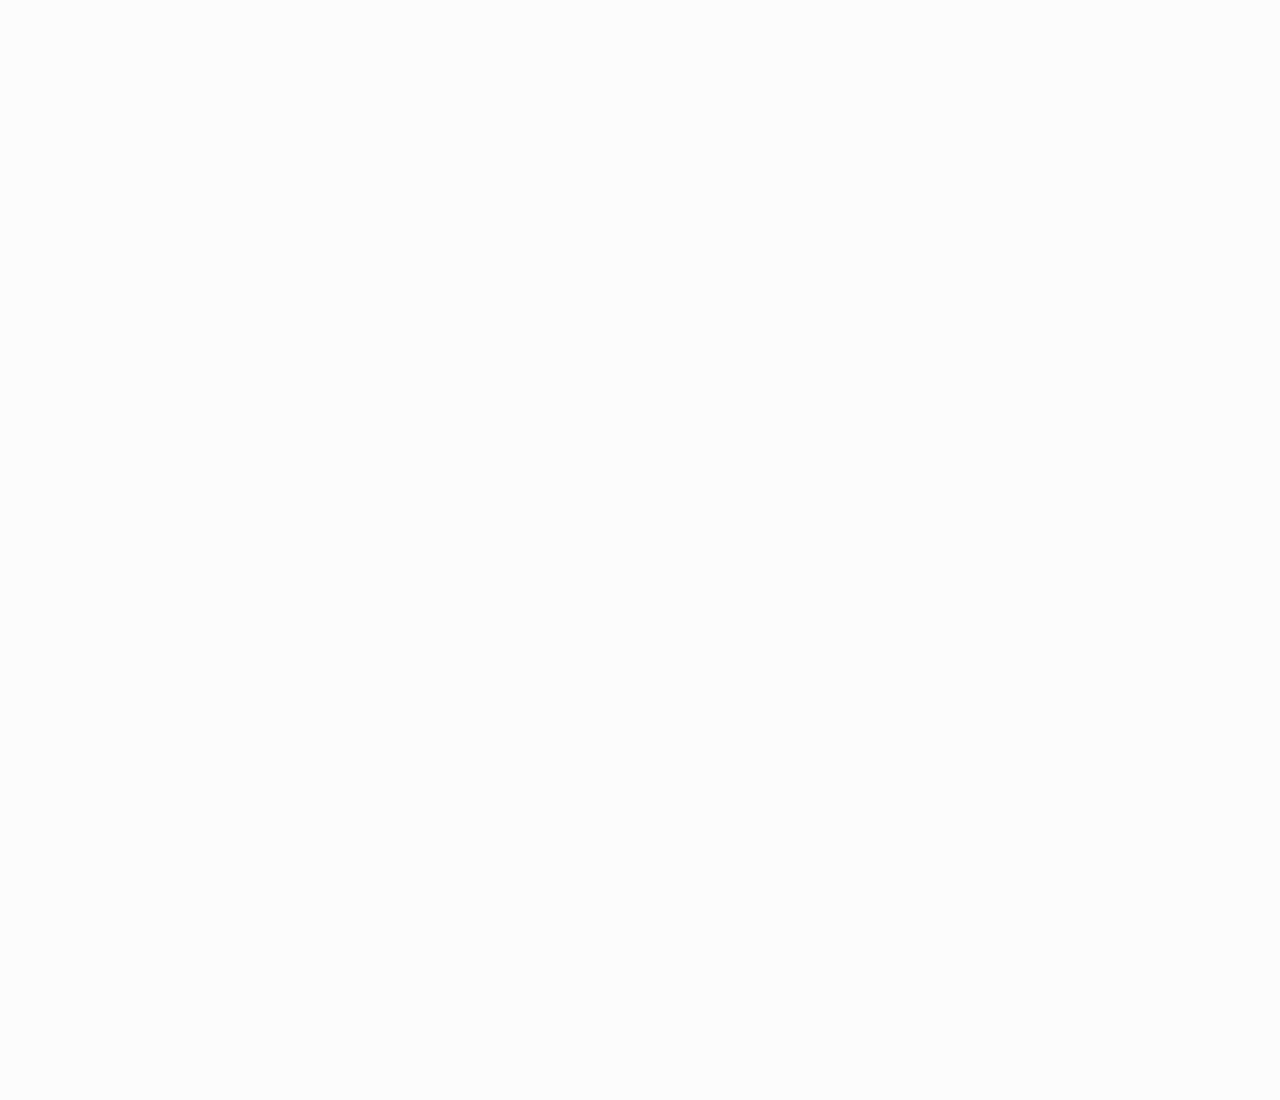
==== about.html @ 091f2dda "redesigned portfolio" ====
<!DOCTYPE html>
<html lang="en" dir="ltr">
  <head>
    <meta charset="utf-8">
    <meta name="viewport" content="width=device-width, initial-scale=1.0">
    <title>Benjamin Siev | About Me</title>
    <link rel="stylesheet" href="css/about.css">
    <link href="https://fonts.googleapis.com/css?family=Montserrat:400,700" rel="stylesheet">
    <link rel="stylesheet" href="css/animsition.min.css">
  </head>
  <body>
    <div class='animsition'>
      <div class="nameDiv">
        <h1>Benjamin Siev</h1>
        <h2>About Me</h2>
      </div>

      <div class="tagline">
        <p>Hi! I'm Ben, if didn't know by now.</p>
      </div>

      <div class='text'>
        <p>I'm currently an <b>Interactive Media Design</b> student at UW Bothell, and focusing on building my skills as well as learning new ones. I am well versed in <span class="highlight">web design</span> and <span class="highlight">technical writing.</p>
        <p>Seeing just how far reaching and deeply entrenched design is in out lives is what inspired me to pursue it, I enjoy always learning more about the field of design, especially finding new ways to view familiar topics.</p>
        <p>When I'm not doing anything too productive I like to relax by playing games or subjecting my cat to my guitar playing.</p>
      </div>

      <div class="footer">
          <div>
            <h4>Email</h4>
            <a href="mailto:benjaminsiev@gmail.com"><span class='smallCaps'>benjaminsiev@gmail.com</span></a>
          </div>

          <div>
            <h4>LinkedIn</h4>
            <a href="https://www.linkedin.com/in/benjamin-siev"><span class='smallCaps'>/in/benjamin-siev</span></a>
          </div>
      </div>

    <div>
  </body>
  <script src='js/jquery-3.3.1.min.js'></script>
  <script src='js/animsition.min.js'></script>
  <script src='js/index.js'></script>
</html>
---- css/about.css ----
* {
  font-family: 'Montserrat', sans-serif;
}

body {
  background-color: #fcfcfc;
  transition: background-image 0.2s ease;
}

p {
  line-height: 1.6;
}

.nameDiv {
  display: inline-block;
  margin-left: 20vw;
  margin-top: 5vh;
}

.nameDiv h1 {
  font-size: 3.5em;
}

.nameDiv h2 {
  font-size: 1.75em;
  float: right;
}

.nameDiv h1, h2 {
  margin: 0.25em 0em;
}

.nameDiv a {
  float: right;
}

.tagline {
  font-size: 1.75em;
  width: 75%;
  margin: 13vh auto;
}

.text {
  font-size: 1.25em;
  width: 75%;
  margin: 10vh auto;
}

a {
  font-weight: bold;
  color: #9A2EFF;
  background-image: -webkit-linear-gradient(left, #9A2EFF 0%, #9A2EFF 100%);
  border-bottom: 3px solid #9A2EFF;
  transition: all 0.2s;
  background-size: 100% 0;
  background-position: 0 100%;
  background-repeat: no-repeat;
  text-decoration: none;
}

a:hover {
  color: #fcfcfc;
  background-size: 100% 100%;
}

.footer {
  display: flex;
  justify-content: center;
}

.footer div {
  display: inline-block;
  margin: 0 2em;
}

.footer div a {
  font-size: 1.25em;
}

.smallCaps {
  font-variant: small-caps;
}

.highlight {
  color: #9A2EFF;
}

@media screen and (max-width: 39.9375em) {
  html {
    font-size: 16px;
  }

  .nameDiv {
    margin: 5vw;
  }

  .nameDiv h2, .nameDiv a {
    float: none;
  }

  .tagline {
    width: 90%;
    margin: 10vw auto;
  }
}

@media screen and (min-width: 40em) {
  html {
    font-size: 18px;
  }
}

@media screen and (min-width: 64em) {
  html {
    font-size: 20px;
  }
}
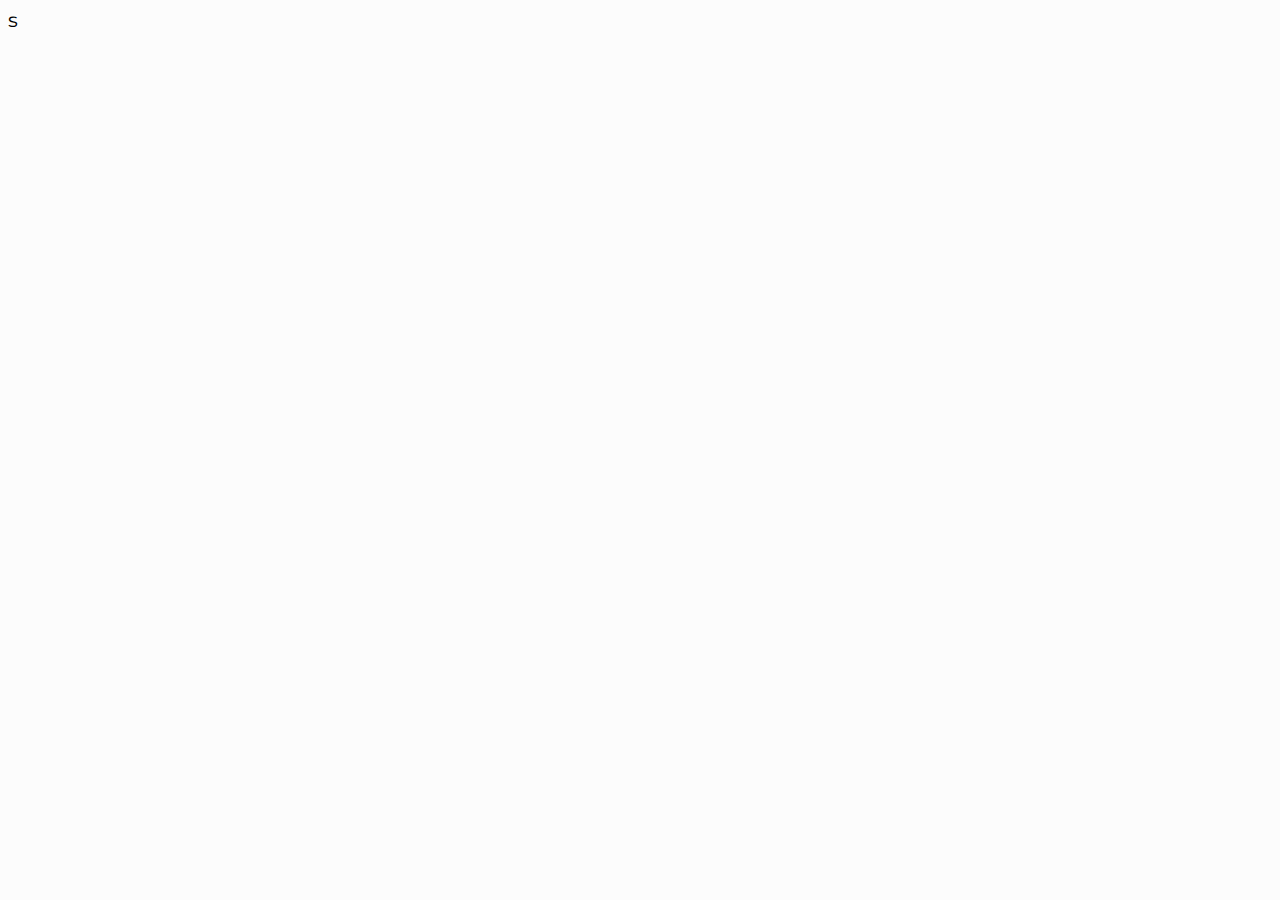
==== commit 50208ffd: "added nav menu, added responsive menu for mobile" ====
--- a/about.html
+++ b/about.html
@@ -4,12 +4,21 @@
     <meta charset="utf-8">
     <meta name="viewport" content="width=device-width, initial-scale=1.0">
     <title>Benjamin Siev | About Me</title>
-    <link rel="stylesheet" href="css/about.css">
+    <link rel="stylesheet" href="css/animsition.min.css">
     <link href="https://fonts.googleapis.com/css?family=Montserrat:400,700" rel="stylesheet">
-    <link rel="stylesheet" href="css/animsition.min.css">
+    <link rel="stylesheet" href="css/index.css">
+    <link rel="stylesheet" href="css/fontawesome/fontawesome-all.min.css">s
   </head>
   <body>
     <div class='animsition'>
+      <div id='navbar' class='nav'>
+        <a href="javascript:void(0);" class="icon" onclick="showNav()">
+          <i class="fa fa-bars fa-lg"></i>
+        </a>
+        <a href="http://benjaminsiev.me/">Home</a>
+        <a href="http://benjaminsiev.me/about.html">About</a>
+      </div>
+
       <div class="nameDiv">
         <h1>Benjamin Siev</h1>
         <h2>About Me</h2>
--- a/css/index.css
+++ b/css/index.css
@@ -0,0 +1,156 @@
+* {
+  font-family: 'Montserrat', sans-serif;
+}
+
+body {
+  background-color: #fcfcfc;
+  transition: background-image 0.2s ease;
+}
+
+p {
+  line-height: 1.6;
+}
+
+.nav {
+  margin: 0;
+  padding: 0;
+  width: 5%;
+  position: fixed;
+}
+
+.nav a {
+  display: block;
+  padding: 0.5em;
+  border: none;
+  color: #999999;
+  background-image: none;
+  text-decoration: none;
+}
+
+.nav a:hover {
+  color: #636363
+}
+
+.nav .icon {
+  display: none;
+}
+
+.nameDiv {
+  display: inline-block;
+  margin-left: 20vw;
+  margin-top: 5vh;
+}
+
+.nameDiv h1 {
+  font-size: 3.5em;
+}
+
+.nameDiv h2 {
+  font-size: 1.75em;
+  float: right;
+}
+
+.nameDiv h1, h2 {
+  margin: 0.25em 0em;
+}
+
+.nameDiv a {
+  float: right;
+}
+
+.portfolio {
+  font-size: 1.75em;
+  width: 75%;
+  margin: 13vh auto;
+}
+
+a {
+  font-weight: bold;
+  color: #9A2EFF;
+  background-image: -webkit-linear-gradient(left, #9A2EFF 0%, #9A2EFF 100%);
+  border-bottom: 3px solid #9A2EFF;
+  transition: all 0.2s;
+  background-size: 100% 0;
+  background-position: 0 100%;
+  background-repeat: no-repeat;
+  text-decoration: none;
+}
+
+a:hover {
+  color: #fcfcfc;
+  background-size: 100% 100%;
+}
+
+.caption {
+  font-size: 1.75em;
+  margin: auto 2em;
+}
+
+.footer {
+  display: flex;
+  justify-content: center;
+}
+
+.footer div {
+  display: inline-block;
+  margin: 0 2em;
+}
+
+.footer div a {
+  font-size: 1.25em;
+}
+
+.smallCaps {
+  font-variant: small-caps;
+}
+
+@media screen and (max-width: 39.9375em) {
+  html {
+    font-size: 16px;
+  }
+
+  .nameDiv {
+    margin: 5vw;
+  }
+
+  .nameDiv h2, .nameDiv a {
+    float: none;
+  }
+
+  .portfolio {
+    width: 90%;
+    margin: 10vw auto;
+  }
+
+  .nav a:not(:first-child) {
+    display: none;
+  }
+
+  .nav a.icon {
+    display: block;
+  }
+}
+
+@media screen and (max-width: 39.9375em) {
+  .nav.responsive {
+    position: relative;
+  }
+
+  .nav.responsive a {
+    display: block;
+    text-align: left;
+  }
+}
+
+@media screen and (min-width: 40em) {
+  html {
+    font-size: 18px;
+  }
+
+}
+
+@media screen and (min-width: 64em) {
+  html {
+    font-size: 20px;
+  }
+}
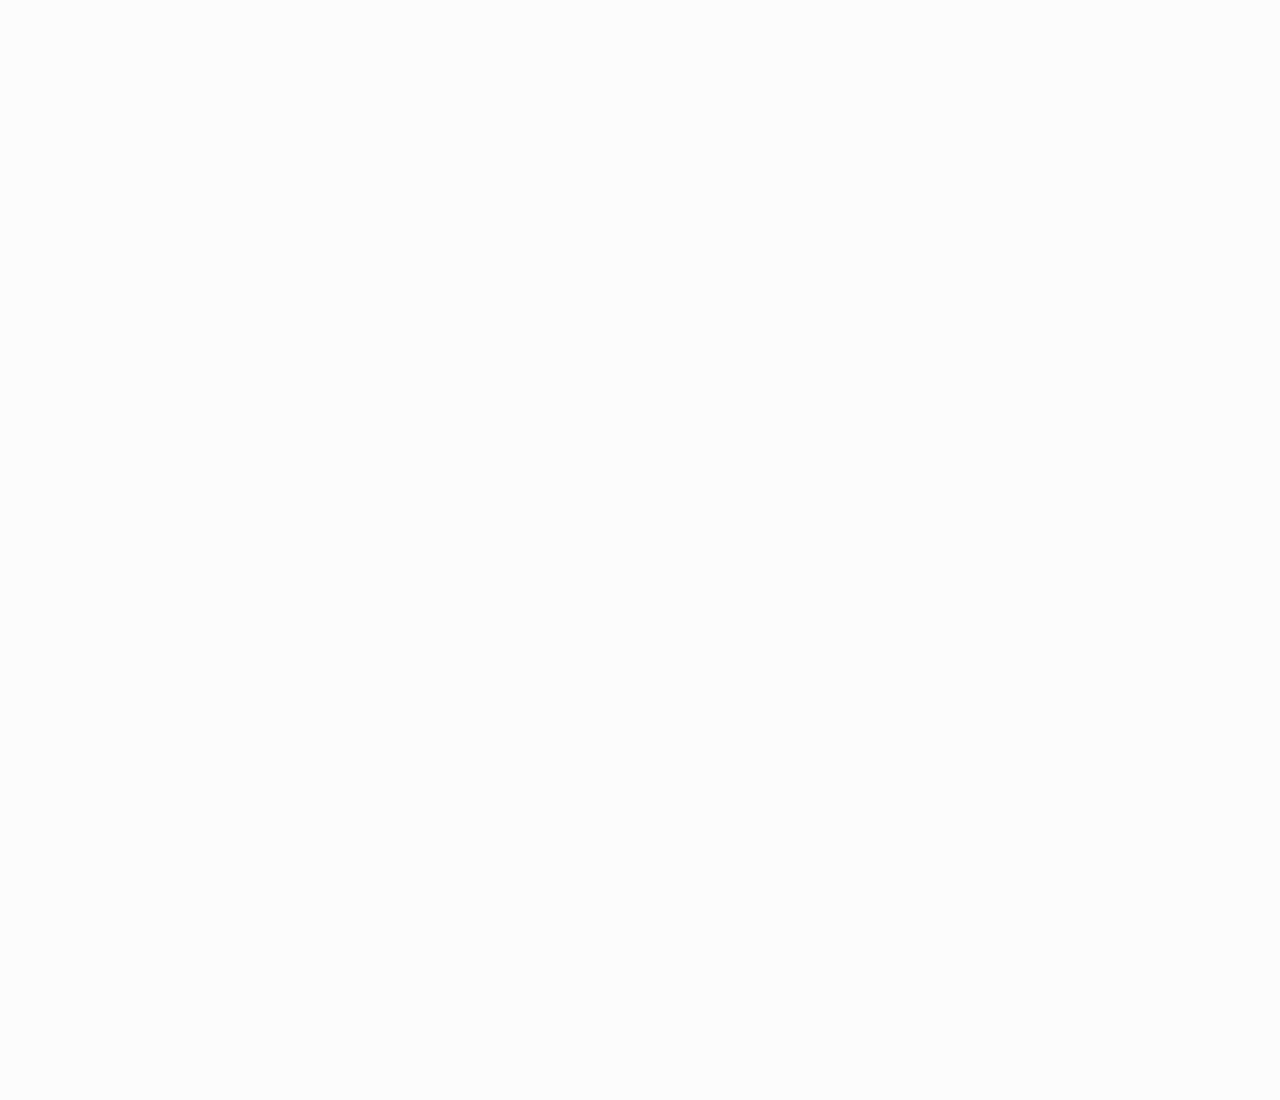
==== commit b42f537e: "fixed css references" ====
--- a/about.html
+++ b/about.html
@@ -6,8 +6,8 @@
     <title>Benjamin Siev | About Me</title>
     <link rel="stylesheet" href="css/animsition.min.css">
     <link href="https://fonts.googleapis.com/css?family=Montserrat:400,700" rel="stylesheet">
-    <link rel="stylesheet" href="css/index.css">
-    <link rel="stylesheet" href="css/fontawesome/fontawesome-all.min.css">s
+    <link rel="stylesheet" href="css/about.css">
+    <link rel="stylesheet" href="css/fontawesome/fontawesome-all.min.css">
   </head>
   <body>
     <div class='animsition'>
--- a/css/about.css
+++ b/css/about.css
@@ -0,0 +1,160 @@
+* {
+  font-family: 'Montserrat', sans-serif;
+}
+
+body {
+  background-color: #fcfcfc;
+  transition: background-image 0.2s ease;
+}
+
+p {
+  line-height: 1.6;
+}
+
+.nav {
+  margin: 0;
+  padding: 0;
+  width: 5%;
+  position: fixed;
+}
+
+.nav a {
+  display: block;
+  padding: 0.5em;
+  border: none;
+  color: #999999;
+  background-image: none;
+  text-decoration: none;
+}
+
+.nav a:hover {
+  color: #636363
+}
+
+.nav .icon {
+  display: none;
+}
+
+.nameDiv {
+  display: inline-block;
+  margin-left: 20vw;
+  margin-top: 5vh;
+}
+
+.nameDiv h1 {
+  font-size: 3.5em;
+}
+
+.nameDiv h2 {
+  font-size: 1.75em;
+  float: right;
+}
+
+.nameDiv h1, h2 {
+  margin: 0.25em 0em;
+}
+
+.nameDiv a {
+  float: right;
+}
+
+.tagline {
+  font-size: 1.75em;
+  width: 75%;
+  margin: 13vh auto;
+}
+
+.text {
+  font-size: 1.25em;
+  width: 75%;
+  margin: 10vh auto;
+}
+
+a {
+  font-weight: bold;
+  color: #9A2EFF;
+  background-image: -webkit-linear-gradient(left, #9A2EFF 0%, #9A2EFF 100%);
+  border-bottom: 3px solid #9A2EFF;
+  transition: all 0.2s;
+  background-size: 100% 0;
+  background-position: 0 100%;
+  background-repeat: no-repeat;
+  text-decoration: none;
+}
+
+a:hover {
+  color: #fcfcfc;
+  background-size: 100% 100%;
+}
+
+.footer {
+  display: flex;
+  justify-content: center;
+}
+
+.footer div {
+  display: inline-block;
+  margin: 0 2em;
+}
+
+.footer div a {
+  font-size: 1.25em;
+}
+
+.smallCaps {
+  font-variant: small-caps;
+}
+
+.highlight {
+  color: #9A2EFF;
+}
+
+@media screen and (max-width: 39.9375em) {
+  html {
+    font-size: 16px;
+  }
+
+  .nameDiv {
+    margin: 5vw;
+  }
+
+  .nameDiv h2, .nameDiv a {
+    float: none;
+  }
+
+  .tagline {
+    width: 90%;
+    margin: 10vw auto;
+  }
+
+  .nav a:not(:first-child) {
+    display: none;
+  }
+
+  .nav a.icon {
+    display: block;
+  }
+}
+
+@media screen and (max-width: 39.9375em) {
+  .nav.responsive {
+    position: relative;
+  }
+
+  .nav.responsive a {
+    display: block;
+    text-align: left;
+  }
+}
+
+@media screen and (min-width: 40em) {
+  html {
+    font-size: 18px;
+  }
+}
+
+@media screen and (min-width: 64em) {
+  html {
+    font-size: 20px;
+  }
+}
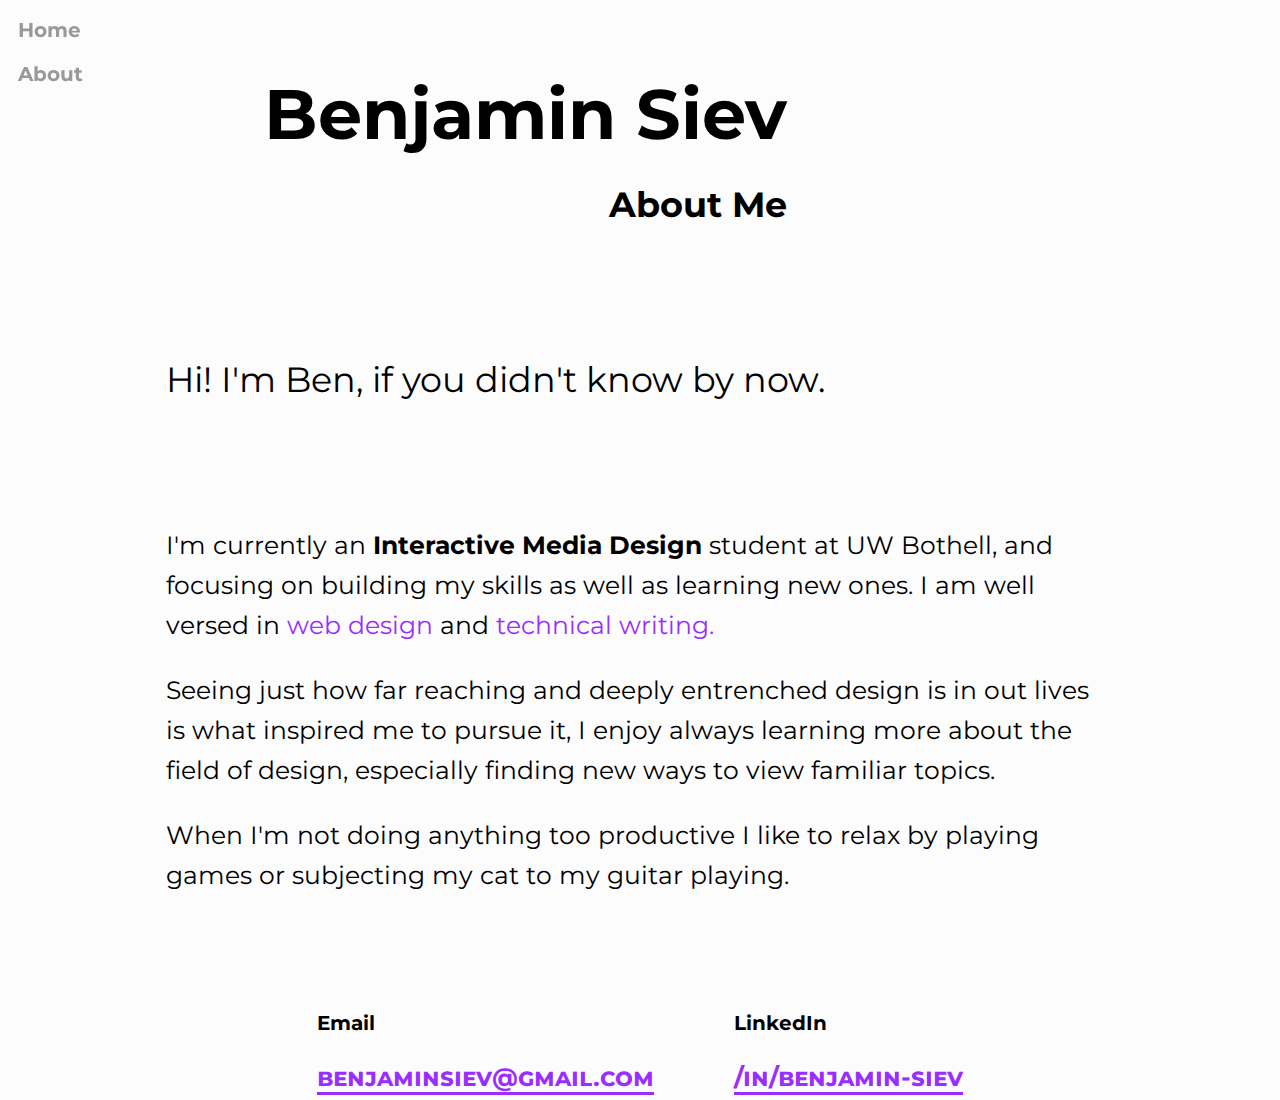
==== commit 496d6a53: "took out animsition to prevent infinite load times" ====
--- a/about.html
+++ b/about.html
@@ -4,13 +4,11 @@
     <meta charset="utf-8">
     <meta name="viewport" content="width=device-width, initial-scale=1.0">
     <title>Benjamin Siev | About Me</title>
-    <link rel="stylesheet" href="css/animsition.min.css">
     <link href="https://fonts.googleapis.com/css?family=Montserrat:400,700" rel="stylesheet">
     <link rel="stylesheet" href="css/about.css">
     <link rel="stylesheet" href="css/fontawesome/fontawesome-all.min.css">
   </head>
   <body>
-    <div class='animsition'>
       <div id='navbar' class='nav'>
         <a href="javascript:void(0);" class="icon" onclick="showNav()">
           <i class="fa fa-bars fa-lg"></i>
@@ -25,7 +23,7 @@
       </div>
 
       <div class="tagline">
-        <p>Hi! I'm Ben, if didn't know by now.</p>
+        <p>Hi! I'm Ben, if you didn't know by now.</p>
       </div>
 
       <div class='text'>
@@ -45,10 +43,7 @@
             <a href="https://www.linkedin.com/in/benjamin-siev"><span class='smallCaps'>/in/benjamin-siev</span></a>
           </div>
       </div>
-
-    <div>
   </body>
   <script src='js/jquery-3.3.1.min.js'></script>
-  <script src='js/animsition.min.js'></script>
   <script src='js/index.js'></script>
 </html>
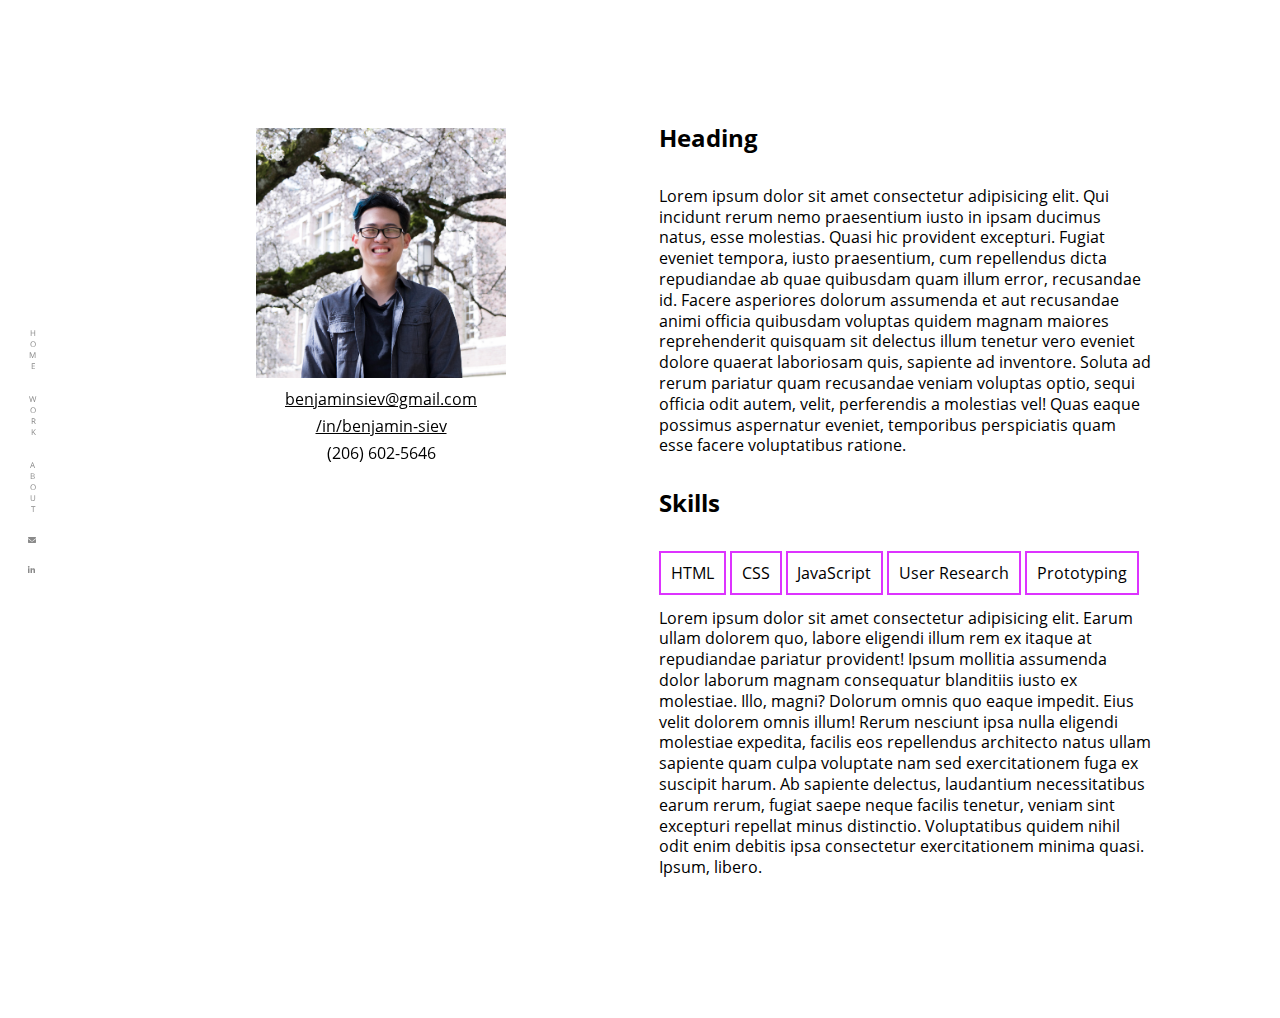
==== commit 8a01b8af: "new portfolio" ====
--- a/about.html
+++ b/about.html
@@ -1,49 +1,58 @@
 <!DOCTYPE html>
-<html lang="en" dir="ltr">
-  <head>
-    <meta charset="utf-8">
-    <meta name="viewport" content="width=device-width, initial-scale=1.0">
-    <title>Benjamin Siev | About Me</title>
-    <link href="https://fonts.googleapis.com/css?family=Montserrat:400,700" rel="stylesheet">
-    <link rel="stylesheet" href="css/about.css">
-    <link rel="stylesheet" href="css/fontawesome/fontawesome-all.min.css">
-  </head>
-  <body>
-      <div id='navbar' class='nav'>
-        <a href="javascript:void(0);" class="icon" onclick="showNav()">
-          <i class="fa fa-bars fa-lg"></i>
-        </a>
-        <a href="http://benjaminsiev.me/">Home</a>
-        <a href="http://benjaminsiev.me/about.html">About</a>
-      </div>
+    <head>
+        <meta charset="utf-8">
+        <meta http-equiv="X-UA-Compatible" content="IE=edge">
+        <title>Benjamin Siev</title>
+        <meta name="description" content="">
+        <meta name="viewport" content="width=device-width, initial-scale=1">
+        <link rel="stylesheet" href="css/reset.css">
+        <link rel="stylesheet" href="css/all.min.css">
+        <link rel="stylesheet" href="css/about.css">
+    </head>
 
-      <div class="nameDiv">
-        <h1>Benjamin Siev</h1>
-        <h2>About Me</h2>
-      </div>
+    <body>
+        <nav id="nav">
+            <a href="javascript:void(0)" class="closeButton" onclick="closeNav()">&#215;</a>
 
-      <div class="tagline">
-        <p>Hi! I'm Ben, if you didn't know by now.</p>
-      </div>
+            <div>
+                <div>
+                    <a href="#">Home</a>
+                    <a href="#">Work</a>
+                    <a href="#">About</a>
+                    <a href="mailto:benjaminsiev@gmail.com"><i class="fa fa-envelope"></i></a>
+                    <a href="https://www.linkedin.com/"><i class="fab fa-linkedin-in"></i></a>
+                </div>
+            </div>
+        </nav>
+    
+        <nav class="mobileNav">
+            <span onclick="openNav()">MENU</span>
+        </nav>
 
-      <div class='text'>
-        <p>I'm currently an <b>Interactive Media Design</b> student at UW Bothell, and focusing on building my skills as well as learning new ones. I am well versed in <span class="highlight">web design</span> and <span class="highlight">technical writing.</p>
-        <p>Seeing just how far reaching and deeply entrenched design is in out lives is what inspired me to pursue it, I enjoy always learning more about the field of design, especially finding new ways to view familiar topics.</p>
-        <p>When I'm not doing anything too productive I like to relax by playing games or subjecting my cat to my guitar playing.</p>
-      </div>
+        <section>
+            
+            <div class="imageBlock">
+                <img src="img/profilePic.jpg" alt="">
+                <a href="mailto:benjaminsiev@gmail.com">benjaminsiev@gmail.com</a>
+                <a href="https://www.linkedin.com/">/in/benjamin-siev</a>
+                <p>(206) 602-5646</p>
+            </div>
 
-      <div class="footer">
-          <div>
-            <h4>Email</h4>
-            <a href="mailto:benjaminsiev@gmail.com"><span class='smallCaps'>benjaminsiev@gmail.com</span></a>
-          </div>
-
-          <div>
-            <h4>LinkedIn</h4>
-            <a href="https://www.linkedin.com/in/benjamin-siev"><span class='smallCaps'>/in/benjamin-siev</span></a>
-          </div>
-      </div>
-  </body>
-  <script src='js/jquery-3.3.1.min.js'></script>
-  <script src='js/index.js'></script>
-</html>
+            <div class="selfDesc">
+                <h1>Heading</h1>
+                <p>Lorem ipsum dolor sit amet consectetur adipisicing elit. Qui incidunt rerum nemo praesentium iusto in ipsam ducimus natus, esse molestias. Quasi hic provident excepturi. Fugiat eveniet tempora, iusto praesentium, cum repellendus dicta repudiandae ab quae quibusdam quam illum error, recusandae id. Facere asperiores dolorum assumenda et aut recusandae animi officia quibusdam voluptas quidem magnam maiores reprehenderit quisquam sit delectus illum tenetur vero eveniet dolore quaerat laboriosam quis, sapiente ad inventore. Soluta ad rerum pariatur quam recusandae veniam voluptas optio, sequi officia odit autem, velit, perferendis a molestias vel! Quas eaque possimus aspernatur eveniet, temporibus perspiciatis quam esse facere voluptatibus ratione.</p>
+                <h1>Skills</h1>
+                <ul>
+                    <li>HTML</li>
+                    <li>CSS</li>
+                    <li>JavaScript</li>
+                    <li>User Research</li>
+                    <li>Prototyping</li>
+                </ul>
+                <p>Lorem ipsum dolor sit amet consectetur adipisicing elit. Earum ullam dolorem quo, labore eligendi illum rem ex itaque at repudiandae pariatur provident! Ipsum mollitia assumenda dolor laborum magnam consequatur blanditiis iusto ex molestiae. Illo, magni? Dolorum omnis quo eaque impedit. Eius velit dolorem omnis illum! Rerum nesciunt ipsa nulla eligendi molestiae expedita, facilis eos repellendus architecto natus ullam sapiente quam culpa voluptate nam sed exercitationem fuga ex suscipit harum. Ab sapiente delectus, laudantium necessitatibus earum rerum, fugiat saepe neque facilis tenetur, veniam sint excepturi repellat minus distinctio. Voluptatibus quidem nihil odit enim debitis ipsa consectetur exercitationem minima quasi. Ipsum, libero.</p>
+            </div>
+        </section>
+    </body>
+    <script src="https://ajax.googleapis.com/ajax/libs/jquery/3.3.1/jquery.min.js"></script>
+    <script src="js/index.js"></script>
+</html>--- a/css/all.min.css
+++ b/css/all.min.css
@@ -0,0 +1,5 @@
+/*!
+ * Font Awesome Free 5.8.1 by @fontawesome - https://fontawesome.com
+ * License - https://fontawesome.com/license/free (Icons: CC BY 4.0, Fonts: SIL OFL 1.1, Code: MIT License)
+ */
+.fa,.fab,.fal,.far,.fas{-moz-osx-font-smoothing:grayscale;-webkit-font-smoothing:antialiased;display:inline-block;font-style:normal;font-variant:normal;text-rendering:auto;line-height:1}.fa-lg{font-size:1.33333em;line-height:.75em;vertical-align:-.0667em}.fa-xs{font-size:.75em}.fa-sm{font-size:.875em}.fa-1x{font-size:1em}.fa-2x{font-size:2em}.fa-3x{font-size:3em}.fa-4x{font-size:4em}.fa-5x{font-size:5em}.fa-6x{font-size:6em}.fa-7x{font-size:7em}.fa-8x{font-size:8em}.fa-9x{font-size:9em}.fa-10x{font-size:10em}.fa-fw{text-align:center;width:1.25em}.fa-ul{list-style-type:none;margin-left:2.5em;padding-left:0}.fa-ul>li{position:relative}.fa-li{left:-2em;position:absolute;text-align:center;width:2em;line-height:inherit}.fa-border{border:.08em solid #eee;border-radius:.1em;padding:.2em .25em .15em}.fa-pull-left{float:left}.fa-pull-right{float:right}.fa.fa-pull-left,.fab.fa-pull-left,.fal.fa-pull-left,.far.fa-pull-left,.fas.fa-pull-left{margin-right:.3em}.fa.fa-pull-right,.fab.fa-pull-right,.fal.fa-pull-right,.far.fa-pull-right,.fas.fa-pull-right{margin-left:.3em}.fa-spin{animation:fa-spin 2s infinite linear}.fa-pulse{animation:fa-spin 1s infinite steps(8)}@keyframes fa-spin{0%{transform:rotate(0deg)}to{transform:rotate(1turn)}}.fa-rotate-90{-ms-filter:"progid:DXImageTransform.Microsoft.BasicImage(rotation=1)";transform:rotate(90deg)}.fa-rotate-180{-ms-filter:"progid:DXImageTransform.Microsoft.BasicImage(rotation=2)";transform:rotate(180deg)}.fa-rotate-270{-ms-filter:"progid:DXImageTransform.Microsoft.BasicImage(rotation=3)";transform:rotate(270deg)}.fa-flip-horizontal{-ms-filter:"progid:DXImageTransform.Microsoft.BasicImage(rotation=0, mirror=1)";transform:scaleX(-1)}.fa-flip-vertical{transform:scaleY(-1)}.fa-flip-both,.fa-flip-horizontal.fa-flip-vertical,.fa-flip-vertical{-ms-filter:"progid:DXImageTransform.Microsoft.BasicImage(rotation=2, mirror=1)"}.fa-flip-both,.fa-flip-horizontal.fa-flip-vertical{transform:scale(-1)}:root .fa-flip-both,:root .fa-flip-horizontal,:root .fa-flip-vertical,:root .fa-rotate-90,:root .fa-rotate-180,:root .fa-rotate-270{filter:none}.fa-stack{display:inline-block;height:2em;line-height:2em;position:relative;vertical-align:middle;width:2.5em}.fa-stack-1x,.fa-stack-2x{left:0;position:absolute;text-align:center;width:100%}.fa-stack-1x{line-height:inherit}.fa-stack-2x{font-size:2em}.fa-inverse{color:#fff}.fa-500px:before{content:"\f26e"}.fa-accessible-icon:before{content:"\f368"}.fa-accusoft:before{content:"\f369"}.fa-acquisitions-incorporated:before{content:"\f6af"}.fa-ad:before{content:"\f641"}.fa-address-book:before{content:"\f2b9"}.fa-address-card:before{content:"\f2bb"}.fa-adjust:before{content:"\f042"}.fa-adn:before{content:"\f170"}.fa-adobe:before{content:"\f778"}.fa-adversal:before{content:"\f36a"}.fa-affiliatetheme:before{content:"\f36b"}.fa-air-freshener:before{content:"\f5d0"}.fa-airbnb:before{content:"\f834"}.fa-algolia:before{content:"\f36c"}.fa-align-center:before{content:"\f037"}.fa-align-justify:before{content:"\f039"}.fa-align-left:before{content:"\f036"}.fa-align-right:before{content:"\f038"}.fa-alipay:before{content:"\f642"}.fa-allergies:before{content:"\f461"}.fa-amazon:before{content:"\f270"}.fa-amazon-pay:before{content:"\f42c"}.fa-ambulance:before{content:"\f0f9"}.fa-american-sign-language-interpreting:before{content:"\f2a3"}.fa-amilia:before{content:"\f36d"}.fa-anchor:before{content:"\f13d"}.fa-android:before{content:"\f17b"}.fa-angellist:before{content:"\f209"}.fa-angle-double-down:before{content:"\f103"}.fa-angle-double-left:before{content:"\f100"}.fa-angle-double-right:before{content:"\f101"}.fa-angle-double-up:before{content:"\f102"}.fa-angle-down:before{content:"\f107"}.fa-angle-left:before{content:"\f104"}.fa-angle-right:before{content:"\f105"}.fa-angle-up:before{content:"\f106"}.fa-angry:before{content:"\f556"}.fa-angrycreative:before{content:"\f36e"}.fa-angular:before{content:"\f420"}.fa-ankh:before{content:"\f644"}.fa-app-store:before{content:"\f36f"}.fa-app-store-ios:before{content:"\f370"}.fa-apper:before{content:"\f371"}.fa-apple:before{content:"\f179"}.fa-apple-alt:before{content:"\f5d1"}.fa-apple-pay:before{content:"\f415"}.fa-archive:before{content:"\f187"}.fa-archway:before{content:"\f557"}.fa-arrow-alt-circle-down:before{content:"\f358"}.fa-arrow-alt-circle-left:before{content:"\f359"}.fa-arrow-alt-circle-right:before{content:"\f35a"}.fa-arrow-alt-circle-up:before{content:"\f35b"}.fa-arrow-circle-down:before{content:"\f0ab"}.fa-arrow-circle-left:before{content:"\f0a8"}.fa-arrow-circle-right:before{content:"\f0a9"}.fa-arrow-circle-up:before{content:"\f0aa"}.fa-arrow-down:before{content:"\f063"}.fa-arrow-left:before{content:"\f060"}.fa-arrow-right:before{content:"\f061"}.fa-arrow-up:before{content:"\f062"}.fa-arrows-alt:before{content:"\f0b2"}.fa-arrows-alt-h:before{content:"\f337"}.fa-arrows-alt-v:before{content:"\f338"}.fa-artstation:before{content:"\f77a"}.fa-assistive-listening-systems:before{content:"\f2a2"}.fa-asterisk:before{content:"\f069"}.fa-asymmetrik:before{content:"\f372"}.fa-at:before{content:"\f1fa"}.fa-atlas:before{content:"\f558"}.fa-atlassian:before{content:"\f77b"}.fa-atom:before{content:"\f5d2"}.fa-audible:before{content:"\f373"}.fa-audio-description:before{content:"\f29e"}.fa-autoprefixer:before{content:"\f41c"}.fa-avianex:before{content:"\f374"}.fa-aviato:before{content:"\f421"}.fa-award:before{content:"\f559"}.fa-aws:before{content:"\f375"}.fa-baby:before{content:"\f77c"}.fa-baby-carriage:before{content:"\f77d"}.fa-backspace:before{content:"\f55a"}.fa-backward:before{content:"\f04a"}.fa-bacon:before{content:"\f7e5"}.fa-balance-scale:before{content:"\f24e"}.fa-ban:before{content:"\f05e"}.fa-band-aid:before{content:"\f462"}.fa-bandcamp:before{content:"\f2d5"}.fa-barcode:before{content:"\f02a"}.fa-bars:before{content:"\f0c9"}.fa-baseball-ball:before{content:"\f433"}.fa-basketball-ball:before{content:"\f434"}.fa-bath:before{content:"\f2cd"}.fa-battery-empty:before{content:"\f244"}.fa-battery-full:before{content:"\f240"}.fa-battery-half:before{content:"\f242"}.fa-battery-quarter:before{content:"\f243"}.fa-battery-three-quarters:before{content:"\f241"}.fa-battle-net:before{content:"\f835"}.fa-bed:before{content:"\f236"}.fa-beer:before{content:"\f0fc"}.fa-behance:before{content:"\f1b4"}.fa-behance-square:before{content:"\f1b5"}.fa-bell:before{content:"\f0f3"}.fa-bell-slash:before{content:"\f1f6"}.fa-bezier-curve:before{content:"\f55b"}.fa-bible:before{content:"\f647"}.fa-bicycle:before{content:"\f206"}.fa-bimobject:before{content:"\f378"}.fa-binoculars:before{content:"\f1e5"}.fa-biohazard:before{content:"\f780"}.fa-birthday-cake:before{content:"\f1fd"}.fa-bitbucket:before{content:"\f171"}.fa-bitcoin:before{content:"\f379"}.fa-bity:before{content:"\f37a"}.fa-black-tie:before{content:"\f27e"}.fa-blackberry:before{content:"\f37b"}.fa-blender:before{content:"\f517"}.fa-blender-phone:before{content:"\f6b6"}.fa-blind:before{content:"\f29d"}.fa-blog:before{content:"\f781"}.fa-blogger:before{content:"\f37c"}.fa-blogger-b:before{content:"\f37d"}.fa-bluetooth:before{content:"\f293"}.fa-bluetooth-b:before{content:"\f294"}.fa-bold:before{content:"\f032"}.fa-bolt:before{content:"\f0e7"}.fa-bomb:before{content:"\f1e2"}.fa-bone:before{content:"\f5d7"}.fa-bong:before{content:"\f55c"}.fa-book:before{content:"\f02d"}.fa-book-dead:before{content:"\f6b7"}.fa-book-medical:before{content:"\f7e6"}.fa-book-open:before{content:"\f518"}.fa-book-reader:before{content:"\f5da"}.fa-bookmark:before{content:"\f02e"}.fa-bootstrap:before{content:"\f836"}.fa-bowling-ball:before{content:"\f436"}.fa-box:before{content:"\f466"}.fa-box-open:before{content:"\f49e"}.fa-boxes:before{content:"\f468"}.fa-braille:before{content:"\f2a1"}.fa-brain:before{content:"\f5dc"}.fa-bread-slice:before{content:"\f7ec"}.fa-briefcase:before{content:"\f0b1"}.fa-briefcase-medical:before{content:"\f469"}.fa-broadcast-tower:before{content:"\f519"}.fa-broom:before{content:"\f51a"}.fa-brush:before{content:"\f55d"}.fa-btc:before{content:"\f15a"}.fa-buffer:before{content:"\f837"}.fa-bug:before{content:"\f188"}.fa-building:before{content:"\f1ad"}.fa-bullhorn:before{content:"\f0a1"}.fa-bullseye:before{content:"\f140"}.fa-burn:before{content:"\f46a"}.fa-buromobelexperte:before{content:"\f37f"}.fa-bus:before{content:"\f207"}.fa-bus-alt:before{content:"\f55e"}.fa-business-time:before{content:"\f64a"}.fa-buysellads:before{content:"\f20d"}.fa-calculator:before{content:"\f1ec"}.fa-calendar:before{content:"\f133"}.fa-calendar-alt:before{content:"\f073"}.fa-calendar-check:before{content:"\f274"}.fa-calendar-day:before{content:"\f783"}.fa-calendar-minus:before{content:"\f272"}.fa-calendar-plus:before{content:"\f271"}.fa-calendar-times:before{content:"\f273"}.fa-calendar-week:before{content:"\f784"}.fa-camera:before{content:"\f030"}.fa-camera-retro:before{content:"\f083"}.fa-campground:before{content:"\f6bb"}.fa-canadian-maple-leaf:before{content:"\f785"}.fa-candy-cane:before{content:"\f786"}.fa-cannabis:before{content:"\f55f"}.fa-capsules:before{content:"\f46b"}.fa-car:before{content:"\f1b9"}.fa-car-alt:before{content:"\f5de"}.fa-car-battery:before{content:"\f5df"}.fa-car-crash:before{content:"\f5e1"}.fa-car-side:before{content:"\f5e4"}.fa-caret-down:before{content:"\f0d7"}.fa-caret-left:before{content:"\f0d9"}.fa-caret-right:before{content:"\f0da"}.fa-caret-square-down:before{content:"\f150"}.fa-caret-square-left:before{content:"\f191"}.fa-caret-square-right:before{content:"\f152"}.fa-caret-square-up:before{content:"\f151"}.fa-caret-up:before{content:"\f0d8"}.fa-carrot:before{content:"\f787"}.fa-cart-arrow-down:before{content:"\f218"}.fa-cart-plus:before{content:"\f217"}.fa-cash-register:before{content:"\f788"}.fa-cat:before{content:"\f6be"}.fa-cc-amazon-pay:before{content:"\f42d"}.fa-cc-amex:before{content:"\f1f3"}.fa-cc-apple-pay:before{content:"\f416"}.fa-cc-diners-club:before{content:"\f24c"}.fa-cc-discover:before{content:"\f1f2"}.fa-cc-jcb:before{content:"\f24b"}.fa-cc-mastercard:before{content:"\f1f1"}.fa-cc-paypal:before{content:"\f1f4"}.fa-cc-stripe:before{content:"\f1f5"}.fa-cc-visa:before{content:"\f1f0"}.fa-centercode:before{content:"\f380"}.fa-centos:before{content:"\f789"}.fa-certificate:before{content:"\f0a3"}.fa-chair:before{content:"\f6c0"}.fa-chalkboard:before{content:"\f51b"}.fa-chalkboard-teacher:before{content:"\f51c"}.fa-charging-station:before{content:"\f5e7"}.fa-chart-area:before{content:"\f1fe"}.fa-chart-bar:before{content:"\f080"}.fa-chart-line:before{content:"\f201"}.fa-chart-pie:before{content:"\f200"}.fa-check:before{content:"\f00c"}.fa-check-circle:before{content:"\f058"}.fa-check-double:before{content:"\f560"}.fa-check-square:before{content:"\f14a"}.fa-cheese:before{content:"\f7ef"}.fa-chess:before{content:"\f439"}.fa-chess-bishop:before{content:"\f43a"}.fa-chess-board:before{content:"\f43c"}.fa-chess-king:before{content:"\f43f"}.fa-chess-knight:before{content:"\f441"}.fa-chess-pawn:before{content:"\f443"}.fa-chess-queen:before{content:"\f445"}.fa-chess-rook:before{content:"\f447"}.fa-chevron-circle-down:before{content:"\f13a"}.fa-chevron-circle-left:before{content:"\f137"}.fa-chevron-circle-right:before{content:"\f138"}.fa-chevron-circle-up:before{content:"\f139"}.fa-chevron-down:before{content:"\f078"}.fa-chevron-left:before{content:"\f053"}.fa-chevron-right:before{content:"\f054"}.fa-chevron-up:before{content:"\f077"}.fa-child:before{content:"\f1ae"}.fa-chrome:before{content:"\f268"}.fa-chromecast:before{content:"\f838"}.fa-church:before{content:"\f51d"}.fa-circle:before{content:"\f111"}.fa-circle-notch:before{content:"\f1ce"}.fa-city:before{content:"\f64f"}.fa-clinic-medical:before{content:"\f7f2"}.fa-clipboard:before{content:"\f328"}.fa-clipboard-check:before{content:"\f46c"}.fa-clipboard-list:before{content:"\f46d"}.fa-clock:before{content:"\f017"}.fa-clone:before{content:"\f24d"}.fa-closed-captioning:before{content:"\f20a"}.fa-cloud:before{content:"\f0c2"}.fa-cloud-download-alt:before{content:"\f381"}.fa-cloud-meatball:before{content:"\f73b"}.fa-cloud-moon:before{content:"\f6c3"}.fa-cloud-moon-rain:before{content:"\f73c"}.fa-cloud-rain:before{content:"\f73d"}.fa-cloud-showers-heavy:before{content:"\f740"}.fa-cloud-sun:before{content:"\f6c4"}.fa-cloud-sun-rain:before{content:"\f743"}.fa-cloud-upload-alt:before{content:"\f382"}.fa-cloudscale:before{content:"\f383"}.fa-cloudsmith:before{content:"\f384"}.fa-cloudversify:before{content:"\f385"}.fa-cocktail:before{content:"\f561"}.fa-code:before{content:"\f121"}.fa-code-branch:before{content:"\f126"}.fa-codepen:before{content:"\f1cb"}.fa-codiepie:before{content:"\f284"}.fa-coffee:before{content:"\f0f4"}.fa-cog:before{content:"\f013"}.fa-cogs:before{content:"\f085"}.fa-coins:before{content:"\f51e"}.fa-columns:before{content:"\f0db"}.fa-comment:before{content:"\f075"}.fa-comment-alt:before{content:"\f27a"}.fa-comment-dollar:before{content:"\f651"}.fa-comment-dots:before{content:"\f4ad"}.fa-comment-medical:before{content:"\f7f5"}.fa-comment-slash:before{content:"\f4b3"}.fa-comments:before{content:"\f086"}.fa-comments-dollar:before{content:"\f653"}.fa-compact-disc:before{content:"\f51f"}.fa-compass:before{content:"\f14e"}.fa-compress:before{content:"\f066"}.fa-compress-arrows-alt:before{content:"\f78c"}.fa-concierge-bell:before{content:"\f562"}.fa-confluence:before{content:"\f78d"}.fa-connectdevelop:before{content:"\f20e"}.fa-contao:before{content:"\f26d"}.fa-cookie:before{content:"\f563"}.fa-cookie-bite:before{content:"\f564"}.fa-copy:before{content:"\f0c5"}.fa-copyright:before{content:"\f1f9"}.fa-couch:before{content:"\f4b8"}.fa-cpanel:before{content:"\f388"}.fa-creative-commons:before{content:"\f25e"}.fa-creative-commons-by:before{content:"\f4e7"}.fa-creative-commons-nc:before{content:"\f4e8"}.fa-creative-commons-nc-eu:before{content:"\f4e9"}.fa-creative-commons-nc-jp:before{content:"\f4ea"}.fa-creative-commons-nd:before{content:"\f4eb"}.fa-creative-commons-pd:before{content:"\f4ec"}.fa-creative-commons-pd-alt:before{content:"\f4ed"}.fa-creative-commons-remix:before{content:"\f4ee"}.fa-creative-commons-sa:before{content:"\f4ef"}.fa-creative-commons-sampling:before{content:"\f4f0"}.fa-creative-commons-sampling-plus:before{content:"\f4f1"}.fa-creative-commons-share:before{content:"\f4f2"}.fa-creative-commons-zero:before{content:"\f4f3"}.fa-credit-card:before{content:"\f09d"}.fa-critical-role:before{content:"\f6c9"}.fa-crop:before{content:"\f125"}.fa-crop-alt:before{content:"\f565"}.fa-cross:before{content:"\f654"}.fa-crosshairs:before{content:"\f05b"}.fa-crow:before{content:"\f520"}.fa-crown:before{content:"\f521"}.fa-crutch:before{content:"\f7f7"}.fa-css3:before{content:"\f13c"}.fa-css3-alt:before{content:"\f38b"}.fa-cube:before{content:"\f1b2"}.fa-cubes:before{content:"\f1b3"}.fa-cut:before{content:"\f0c4"}.fa-cuttlefish:before{content:"\f38c"}.fa-d-and-d:before{content:"\f38d"}.fa-d-and-d-beyond:before{content:"\f6ca"}.fa-dashcube:before{content:"\f210"}.fa-database:before{content:"\f1c0"}.fa-deaf:before{content:"\f2a4"}.fa-delicious:before{content:"\f1a5"}.fa-democrat:before{content:"\f747"}.fa-deploydog:before{content:"\f38e"}.fa-deskpro:before{content:"\f38f"}.fa-desktop:before{content:"\f108"}.fa-dev:before{content:"\f6cc"}.fa-deviantart:before{content:"\f1bd"}.fa-dharmachakra:before{content:"\f655"}.fa-dhl:before{content:"\f790"}.fa-diagnoses:before{content:"\f470"}.fa-diaspora:before{content:"\f791"}.fa-dice:before{content:"\f522"}.fa-dice-d20:before{content:"\f6cf"}.fa-dice-d6:before{content:"\f6d1"}.fa-dice-five:before{content:"\f523"}.fa-dice-four:before{content:"\f524"}.fa-dice-one:before{content:"\f525"}.fa-dice-six:before{content:"\f526"}.fa-dice-three:before{content:"\f527"}.fa-dice-two:before{content:"\f528"}.fa-digg:before{content:"\f1a6"}.fa-digital-ocean:before{content:"\f391"}.fa-digital-tachograph:before{content:"\f566"}.fa-directions:before{content:"\f5eb"}.fa-discord:before{content:"\f392"}.fa-discourse:before{content:"\f393"}.fa-divide:before{content:"\f529"}.fa-dizzy:before{content:"\f567"}.fa-dna:before{content:"\f471"}.fa-dochub:before{content:"\f394"}.fa-docker:before{content:"\f395"}.fa-dog:before{content:"\f6d3"}.fa-dollar-sign:before{content:"\f155"}.fa-dolly:before{content:"\f472"}.fa-dolly-flatbed:before{content:"\f474"}.fa-donate:before{content:"\f4b9"}.fa-door-closed:before{content:"\f52a"}.fa-door-open:before{content:"\f52b"}.fa-dot-circle:before{content:"\f192"}.fa-dove:before{content:"\f4ba"}.fa-download:before{content:"\f019"}.fa-draft2digital:before{content:"\f396"}.fa-drafting-compass:before{content:"\f568"}.fa-dragon:before{content:"\f6d5"}.fa-draw-polygon:before{content:"\f5ee"}.fa-dribbble:before{content:"\f17d"}.fa-dribbble-square:before{content:"\f397"}.fa-dropbox:before{content:"\f16b"}.fa-drum:before{content:"\f569"}.fa-drum-steelpan:before{content:"\f56a"}.fa-drumstick-bite:before{content:"\f6d7"}.fa-drupal:before{content:"\f1a9"}.fa-dumbbell:before{content:"\f44b"}.fa-dumpster:before{content:"\f793"}.fa-dumpster-fire:before{content:"\f794"}.fa-dungeon:before{content:"\f6d9"}.fa-dyalog:before{content:"\f399"}.fa-earlybirds:before{content:"\f39a"}.fa-ebay:before{content:"\f4f4"}.fa-edge:before{content:"\f282"}.fa-edit:before{content:"\f044"}.fa-egg:before{content:"\f7fb"}.fa-eject:before{content:"\f052"}.fa-elementor:before{content:"\f430"}.fa-ellipsis-h:before{content:"\f141"}.fa-ellipsis-v:before{content:"\f142"}.fa-ello:before{content:"\f5f1"}.fa-ember:before{content:"\f423"}.fa-empire:before{content:"\f1d1"}.fa-envelope:before{content:"\f0e0"}.fa-envelope-open:before{content:"\f2b6"}.fa-envelope-open-text:before{content:"\f658"}.fa-envelope-square:before{content:"\f199"}.fa-envira:before{content:"\f299"}.fa-equals:before{content:"\f52c"}.fa-eraser:before{content:"\f12d"}.fa-erlang:before{content:"\f39d"}.fa-ethereum:before{content:"\f42e"}.fa-ethernet:before{content:"\f796"}.fa-etsy:before{content:"\f2d7"}.fa-euro-sign:before{content:"\f153"}.fa-evernote:before{content:"\f839"}.fa-exchange-alt:before{content:"\f362"}.fa-exclamation:before{content:"\f12a"}.fa-exclamation-circle:before{content:"\f06a"}.fa-exclamation-triangle:before{content:"\f071"}.fa-expand:before{content:"\f065"}.fa-expand-arrows-alt:before{content:"\f31e"}.fa-expeditedssl:before{content:"\f23e"}.fa-external-link-alt:before{content:"\f35d"}.fa-external-link-square-alt:before{content:"\f360"}.fa-eye:before{content:"\f06e"}.fa-eye-dropper:before{content:"\f1fb"}.fa-eye-slash:before{content:"\f070"}.fa-facebook:before{content:"\f09a"}.fa-facebook-f:before{content:"\f39e"}.fa-facebook-messenger:before{content:"\f39f"}.fa-facebook-square:before{content:"\f082"}.fa-fantasy-flight-games:before{content:"\f6dc"}.fa-fast-backward:before{content:"\f049"}.fa-fast-forward:before{content:"\f050"}.fa-fax:before{content:"\f1ac"}.fa-feather:before{content:"\f52d"}.fa-feather-alt:before{content:"\f56b"}.fa-fedex:before{content:"\f797"}.fa-fedora:before{content:"\f798"}.fa-female:before{content:"\f182"}.fa-fighter-jet:before{content:"\f0fb"}.fa-figma:before{content:"\f799"}.fa-file:before{content:"\f15b"}.fa-file-alt:before{content:"\f15c"}.fa-file-archive:before{content:"\f1c6"}.fa-file-audio:before{content:"\f1c7"}.fa-file-code:before{content:"\f1c9"}.fa-file-contract:before{content:"\f56c"}.fa-file-csv:before{content:"\f6dd"}.fa-file-download:before{content:"\f56d"}.fa-file-excel:before{content:"\f1c3"}.fa-file-export:before{content:"\f56e"}.fa-file-image:before{content:"\f1c5"}.fa-file-import:before{content:"\f56f"}.fa-file-invoice:before{content:"\f570"}.fa-file-invoice-dollar:before{content:"\f571"}.fa-file-medical:before{content:"\f477"}.fa-file-medical-alt:before{content:"\f478"}.fa-file-pdf:before{content:"\f1c1"}.fa-file-powerpoint:before{content:"\f1c4"}.fa-file-prescription:before{content:"\f572"}.fa-file-signature:before{content:"\f573"}.fa-file-upload:before{content:"\f574"}.fa-file-video:before{content:"\f1c8"}.fa-file-word:before{content:"\f1c2"}.fa-fill:before{content:"\f575"}.fa-fill-drip:before{content:"\f576"}.fa-film:before{content:"\f008"}.fa-filter:before{content:"\f0b0"}.fa-fingerprint:before{content:"\f577"}.fa-fire:before{content:"\f06d"}.fa-fire-alt:before{content:"\f7e4"}.fa-fire-extinguisher:before{content:"\f134"}.fa-firefox:before{content:"\f269"}.fa-first-aid:before{content:"\f479"}.fa-first-order:before{content:"\f2b0"}.fa-first-order-alt:before{content:"\f50a"}.fa-firstdraft:before{content:"\f3a1"}.fa-fish:before{content:"\f578"}.fa-fist-raised:before{content:"\f6de"}.fa-flag:before{content:"\f024"}.fa-flag-checkered:before{content:"\f11e"}.fa-flag-usa:before{content:"\f74d"}.fa-flask:before{content:"\f0c3"}.fa-flickr:before{content:"\f16e"}.fa-flipboard:before{content:"\f44d"}.fa-flushed:before{content:"\f579"}.fa-fly:before{content:"\f417"}.fa-folder:before{content:"\f07b"}.fa-folder-minus:before{content:"\f65d"}.fa-folder-open:before{content:"\f07c"}.fa-folder-plus:before{content:"\f65e"}.fa-font:before{content:"\f031"}.fa-font-awesome:before{content:"\f2b4"}.fa-font-awesome-alt:before{content:"\f35c"}.fa-font-awesome-flag:before{content:"\f425"}.fa-font-awesome-logo-full:before{content:"\f4e6"}.fa-fonticons:before{content:"\f280"}.fa-fonticons-fi:before{content:"\f3a2"}.fa-football-ball:before{content:"\f44e"}.fa-fort-awesome:before{content:"\f286"}.fa-fort-awesome-alt:before{content:"\f3a3"}.fa-forumbee:before{content:"\f211"}.fa-forward:before{content:"\f04e"}.fa-foursquare:before{content:"\f180"}.fa-free-code-camp:before{content:"\f2c5"}.fa-freebsd:before{content:"\f3a4"}.fa-frog:before{content:"\f52e"}.fa-frown:before{content:"\f119"}.fa-frown-open:before{content:"\f57a"}.fa-fulcrum:before{content:"\f50b"}.fa-funnel-dollar:before{content:"\f662"}.fa-futbol:before{content:"\f1e3"}.fa-galactic-republic:before{content:"\f50c"}.fa-galactic-senate:before{content:"\f50d"}.fa-gamepad:before{content:"\f11b"}.fa-gas-pump:before{content:"\f52f"}.fa-gavel:before{content:"\f0e3"}.fa-gem:before{content:"\f3a5"}.fa-genderless:before{content:"\f22d"}.fa-get-pocket:before{content:"\f265"}.fa-gg:before{content:"\f260"}.fa-gg-circle:before{content:"\f261"}.fa-ghost:before{content:"\f6e2"}.fa-gift:before{content:"\f06b"}.fa-gifts:before{content:"\f79c"}.fa-git:before{content:"\f1d3"}.fa-git-square:before{content:"\f1d2"}.fa-github:before{content:"\f09b"}.fa-github-alt:before{content:"\f113"}.fa-github-square:before{content:"\f092"}.fa-gitkraken:before{content:"\f3a6"}.fa-gitlab:before{content:"\f296"}.fa-gitter:before{content:"\f426"}.fa-glass-cheers:before{content:"\f79f"}.fa-glass-martini:before{content:"\f000"}.fa-glass-martini-alt:before{content:"\f57b"}.fa-glass-whiskey:before{content:"\f7a0"}.fa-glasses:before{content:"\f530"}.fa-glide:before{content:"\f2a5"}.fa-glide-g:before{content:"\f2a6"}.fa-globe:before{content:"\f0ac"}.fa-globe-africa:before{content:"\f57c"}.fa-globe-americas:before{content:"\f57d"}.fa-globe-asia:before{content:"\f57e"}.fa-globe-europe:before{content:"\f7a2"}.fa-gofore:before{content:"\f3a7"}.fa-golf-ball:before{content:"\f450"}.fa-goodreads:before{content:"\f3a8"}.fa-goodreads-g:before{content:"\f3a9"}.fa-google:before{content:"\f1a0"}.fa-google-drive:before{content:"\f3aa"}.fa-google-play:before{content:"\f3ab"}.fa-google-plus:before{content:"\f2b3"}.fa-google-plus-g:before{content:"\f0d5"}.fa-google-plus-square:before{content:"\f0d4"}.fa-google-wallet:before{content:"\f1ee"}.fa-gopuram:before{content:"\f664"}.fa-graduation-cap:before{content:"\f19d"}.fa-gratipay:before{content:"\f184"}.fa-grav:before{content:"\f2d6"}.fa-greater-than:before{content:"\f531"}.fa-greater-than-equal:before{content:"\f532"}.fa-grimace:before{content:"\f57f"}.fa-grin:before{content:"\f580"}.fa-grin-alt:before{content:"\f581"}.fa-grin-beam:before{content:"\f582"}.fa-grin-beam-sweat:before{content:"\f583"}.fa-grin-hearts:before{content:"\f584"}.fa-grin-squint:before{content:"\f585"}.fa-grin-squint-tears:before{content:"\f586"}.fa-grin-stars:before{content:"\f587"}.fa-grin-tears:before{content:"\f588"}.fa-grin-tongue:before{content:"\f589"}.fa-grin-tongue-squint:before{content:"\f58a"}.fa-grin-tongue-wink:before{content:"\f58b"}.fa-grin-wink:before{content:"\f58c"}.fa-grip-horizontal:before{content:"\f58d"}.fa-grip-lines:before{content:"\f7a4"}.fa-grip-lines-vertical:before{content:"\f7a5"}.fa-grip-vertical:before{content:"\f58e"}.fa-gripfire:before{content:"\f3ac"}.fa-grunt:before{content:"\f3ad"}.fa-guitar:before{content:"\f7a6"}.fa-gulp:before{content:"\f3ae"}.fa-h-square:before{content:"\f0fd"}.fa-hacker-news:before{content:"\f1d4"}.fa-hacker-news-square:before{content:"\f3af"}.fa-hackerrank:before{content:"\f5f7"}.fa-hamburger:before{content:"\f805"}.fa-hammer:before{content:"\f6e3"}.fa-hamsa:before{content:"\f665"}.fa-hand-holding:before{content:"\f4bd"}.fa-hand-holding-heart:before{content:"\f4be"}.fa-hand-holding-usd:before{content:"\f4c0"}.fa-hand-lizard:before{content:"\f258"}.fa-hand-middle-finger:before{content:"\f806"}.fa-hand-paper:before{content:"\f256"}.fa-hand-peace:before{content:"\f25b"}.fa-hand-point-down:before{content:"\f0a7"}.fa-hand-point-left:before{content:"\f0a5"}.fa-hand-point-right:before{content:"\f0a4"}.fa-hand-point-up:before{content:"\f0a6"}.fa-hand-pointer:before{content:"\f25a"}.fa-hand-rock:before{content:"\f255"}.fa-hand-scissors:before{content:"\f257"}.fa-hand-spock:before{content:"\f259"}.fa-hands:before{content:"\f4c2"}.fa-hands-helping:before{content:"\f4c4"}.fa-handshake:before{content:"\f2b5"}.fa-hanukiah:before{content:"\f6e6"}.fa-hard-hat:before{content:"\f807"}.fa-hashtag:before{content:"\f292"}.fa-hat-wizard:before{content:"\f6e8"}.fa-haykal:before{content:"\f666"}.fa-hdd:before{content:"\f0a0"}.fa-heading:before{content:"\f1dc"}.fa-headphones:before{content:"\f025"}.fa-headphones-alt:before{content:"\f58f"}.fa-headset:before{content:"\f590"}.fa-heart:before{content:"\f004"}.fa-heart-broken:before{content:"\f7a9"}.fa-heartbeat:before{content:"\f21e"}.fa-helicopter:before{content:"\f533"}.fa-highlighter:before{content:"\f591"}.fa-hiking:before{content:"\f6ec"}.fa-hippo:before{content:"\f6ed"}.fa-hips:before{content:"\f452"}.fa-hire-a-helper:before{content:"\f3b0"}.fa-history:before{content:"\f1da"}.fa-hockey-puck:before{content:"\f453"}.fa-holly-berry:before{content:"\f7aa"}.fa-home:before{content:"\f015"}.fa-hooli:before{content:"\f427"}.fa-hornbill:before{content:"\f592"}.fa-horse:before{content:"\f6f0"}.fa-horse-head:before{content:"\f7ab"}.fa-hospital:before{content:"\f0f8"}.fa-hospital-alt:before{content:"\f47d"}.fa-hospital-symbol:before{content:"\f47e"}.fa-hot-tub:before{content:"\f593"}.fa-hotdog:before{content:"\f80f"}.fa-hotel:before{content:"\f594"}.fa-hotjar:before{content:"\f3b1"}.fa-hourglass:before{content:"\f254"}.fa-hourglass-end:before{content:"\f253"}.fa-hourglass-half:before{content:"\f252"}.fa-hourglass-start:before{content:"\f251"}.fa-house-damage:before{content:"\f6f1"}.fa-houzz:before{content:"\f27c"}.fa-hryvnia:before{content:"\f6f2"}.fa-html5:before{content:"\f13b"}.fa-hubspot:before{content:"\f3b2"}.fa-i-cursor:before{content:"\f246"}.fa-ice-cream:before{content:"\f810"}.fa-icicles:before{content:"\f7ad"}.fa-id-badge:before{content:"\f2c1"}.fa-id-card:before{content:"\f2c2"}.fa-id-card-alt:before{content:"\f47f"}.fa-igloo:before{content:"\f7ae"}.fa-image:before{content:"\f03e"}.fa-images:before{content:"\f302"}.fa-imdb:before{content:"\f2d8"}.fa-inbox:before{content:"\f01c"}.fa-indent:before{content:"\f03c"}.fa-industry:before{content:"\f275"}.fa-infinity:before{content:"\f534"}.fa-info:before{content:"\f129"}.fa-info-circle:before{content:"\f05a"}.fa-instagram:before{content:"\f16d"}.fa-intercom:before{content:"\f7af"}.fa-internet-explorer:before{content:"\f26b"}.fa-invision:before{content:"\f7b0"}.fa-ioxhost:before{content:"\f208"}.fa-italic:before{content:"\f033"}.fa-itch-io:before{content:"\f83a"}.fa-itunes:before{content:"\f3b4"}.fa-itunes-note:before{content:"\f3b5"}.fa-java:before{content:"\f4e4"}.fa-jedi:before{content:"\f669"}.fa-jedi-order:before{content:"\f50e"}.fa-jenkins:before{content:"\f3b6"}.fa-jira:before{content:"\f7b1"}.fa-joget:before{content:"\f3b7"}.fa-joint:before{content:"\f595"}.fa-joomla:before{content:"\f1aa"}.fa-journal-whills:before{content:"\f66a"}.fa-js:before{content:"\f3b8"}.fa-js-square:before{content:"\f3b9"}.fa-jsfiddle:before{content:"\f1cc"}.fa-kaaba:before{content:"\f66b"}.fa-kaggle:before{content:"\f5fa"}.fa-key:before{content:"\f084"}.fa-keybase:before{content:"\f4f5"}.fa-keyboard:before{content:"\f11c"}.fa-keycdn:before{content:"\f3ba"}.fa-khanda:before{content:"\f66d"}.fa-kickstarter:before{content:"\f3bb"}.fa-kickstarter-k:before{content:"\f3bc"}.fa-kiss:before{content:"\f596"}.fa-kiss-beam:before{content:"\f597"}.fa-kiss-wink-heart:before{content:"\f598"}.fa-kiwi-bird:before{content:"\f535"}.fa-korvue:before{content:"\f42f"}.fa-landmark:before{content:"\f66f"}.fa-language:before{content:"\f1ab"}.fa-laptop:before{content:"\f109"}.fa-laptop-code:before{content:"\f5fc"}.fa-laptop-medical:before{content:"\f812"}.fa-laravel:before{content:"\f3bd"}.fa-lastfm:before{content:"\f202"}.fa-lastfm-square:before{content:"\f203"}.fa-laugh:before{content:"\f599"}.fa-laugh-beam:before{content:"\f59a"}.fa-laugh-squint:before{content:"\f59b"}.fa-laugh-wink:before{content:"\f59c"}.fa-layer-group:before{content:"\f5fd"}.fa-leaf:before{content:"\f06c"}.fa-leanpub:before{content:"\f212"}.fa-lemon:before{content:"\f094"}.fa-less:before{content:"\f41d"}.fa-less-than:before{content:"\f536"}.fa-less-than-equal:before{content:"\f537"}.fa-level-down-alt:before{content:"\f3be"}.fa-level-up-alt:before{content:"\f3bf"}.fa-life-ring:before{content:"\f1cd"}.fa-lightbulb:before{content:"\f0eb"}.fa-line:before{content:"\f3c0"}.fa-link:before{content:"\f0c1"}.fa-linkedin:before{content:"\f08c"}.fa-linkedin-in:before{content:"\f0e1"}.fa-linode:before{content:"\f2b8"}.fa-linux:before{content:"\f17c"}.fa-lira-sign:before{content:"\f195"}.fa-list:before{content:"\f03a"}.fa-list-alt:before{content:"\f022"}.fa-list-ol:before{content:"\f0cb"}.fa-list-ul:before{content:"\f0ca"}.fa-location-arrow:before{content:"\f124"}.fa-lock:before{content:"\f023"}.fa-lock-open:before{content:"\f3c1"}.fa-long-arrow-alt-down:before{content:"\f309"}.fa-long-arrow-alt-left:before{content:"\f30a"}.fa-long-arrow-alt-right:before{content:"\f30b"}.fa-long-arrow-alt-up:before{content:"\f30c"}.fa-low-vision:before{content:"\f2a8"}.fa-luggage-cart:before{content:"\f59d"}.fa-lyft:before{content:"\f3c3"}.fa-magento:before{content:"\f3c4"}.fa-magic:before{content:"\f0d0"}.fa-magnet:before{content:"\f076"}.fa-mail-bulk:before{content:"\f674"}.fa-mailchimp:before{content:"\f59e"}.fa-male:before{content:"\f183"}.fa-mandalorian:before{content:"\f50f"}.fa-map:before{content:"\f279"}.fa-map-marked:before{content:"\f59f"}.fa-map-marked-alt:before{content:"\f5a0"}.fa-map-marker:before{content:"\f041"}.fa-map-marker-alt:before{content:"\f3c5"}.fa-map-pin:before{content:"\f276"}.fa-map-signs:before{content:"\f277"}.fa-markdown:before{content:"\f60f"}.fa-marker:before{content:"\f5a1"}.fa-mars:before{content:"\f222"}.fa-mars-double:before{content:"\f227"}.fa-mars-stroke:before{content:"\f229"}.fa-mars-stroke-h:before{content:"\f22b"}.fa-mars-stroke-v:before{content:"\f22a"}.fa-mask:before{content:"\f6fa"}.fa-mastodon:before{content:"\f4f6"}.fa-maxcdn:before{content:"\f136"}.fa-medal:before{content:"\f5a2"}.fa-medapps:before{content:"\f3c6"}.fa-medium:before{content:"\f23a"}.fa-medium-m:before{content:"\f3c7"}.fa-medkit:before{content:"\f0fa"}.fa-medrt:before{content:"\f3c8"}.fa-meetup:before{content:"\f2e0"}.fa-megaport:before{content:"\f5a3"}.fa-meh:before{content:"\f11a"}.fa-meh-blank:before{content:"\f5a4"}.fa-meh-rolling-eyes:before{content:"\f5a5"}.fa-memory:before{content:"\f538"}.fa-mendeley:before{content:"\f7b3"}.fa-menorah:before{content:"\f676"}.fa-mercury:before{content:"\f223"}.fa-meteor:before{content:"\f753"}.fa-microchip:before{content:"\f2db"}.fa-microphone:before{content:"\f130"}.fa-microphone-alt:before{content:"\f3c9"}.fa-microphone-alt-slash:before{content:"\f539"}.fa-microphone-slash:before{content:"\f131"}.fa-microscope:before{content:"\f610"}.fa-microsoft:before{content:"\f3ca"}.fa-minus:before{content:"\f068"}.fa-minus-circle:before{content:"\f056"}.fa-minus-square:before{content:"\f146"}.fa-mitten:before{content:"\f7b5"}.fa-mix:before{content:"\f3cb"}.fa-mixcloud:before{content:"\f289"}.fa-mizuni:before{content:"\f3cc"}.fa-mobile:before{content:"\f10b"}.fa-mobile-alt:before{content:"\f3cd"}.fa-modx:before{content:"\f285"}.fa-monero:before{content:"\f3d0"}.fa-money-bill:before{content:"\f0d6"}.fa-money-bill-alt:before{content:"\f3d1"}.fa-money-bill-wave:before{content:"\f53a"}.fa-money-bill-wave-alt:before{content:"\f53b"}.fa-money-check:before{content:"\f53c"}.fa-money-check-alt:before{content:"\f53d"}.fa-monument:before{content:"\f5a6"}.fa-moon:before{content:"\f186"}.fa-mortar-pestle:before{content:"\f5a7"}.fa-mosque:before{content:"\f678"}.fa-motorcycle:before{content:"\f21c"}.fa-mountain:before{content:"\f6fc"}.fa-mouse-pointer:before{content:"\f245"}.fa-mug-hot:before{content:"\f7b6"}.fa-music:before{content:"\f001"}.fa-napster:before{content:"\f3d2"}.fa-neos:before{content:"\f612"}.fa-network-wired:before{content:"\f6ff"}.fa-neuter:before{content:"\f22c"}.fa-newspaper:before{content:"\f1ea"}.fa-nimblr:before{content:"\f5a8"}.fa-nintendo-switch:before{content:"\f418"}.fa-node:before{content:"\f419"}.fa-node-js:before{content:"\f3d3"}.fa-not-equal:before{content:"\f53e"}.fa-notes-medical:before{content:"\f481"}.fa-npm:before{content:"\f3d4"}.fa-ns8:before{content:"\f3d5"}.fa-nutritionix:before{content:"\f3d6"}.fa-object-group:before{content:"\f247"}.fa-object-ungroup:before{content:"\f248"}.fa-odnoklassniki:before{content:"\f263"}.fa-odnoklassniki-square:before{content:"\f264"}.fa-oil-can:before{content:"\f613"}.fa-old-republic:before{content:"\f510"}.fa-om:before{content:"\f679"}.fa-opencart:before{content:"\f23d"}.fa-openid:before{content:"\f19b"}.fa-opera:before{content:"\f26a"}.fa-optin-monster:before{content:"\f23c"}.fa-osi:before{content:"\f41a"}.fa-otter:before{content:"\f700"}.fa-outdent:before{content:"\f03b"}.fa-page4:before{content:"\f3d7"}.fa-pagelines:before{content:"\f18c"}.fa-pager:before{content:"\f815"}.fa-paint-brush:before{content:"\f1fc"}.fa-paint-roller:before{content:"\f5aa"}.fa-palette:before{content:"\f53f"}.fa-palfed:before{content:"\f3d8"}.fa-pallet:before{content:"\f482"}.fa-paper-plane:before{content:"\f1d8"}.fa-paperclip:before{content:"\f0c6"}.fa-parachute-box:before{content:"\f4cd"}.fa-paragraph:before{content:"\f1dd"}.fa-parking:before{content:"\f540"}.fa-passport:before{content:"\f5ab"}.fa-pastafarianism:before{content:"\f67b"}.fa-paste:before{content:"\f0ea"}.fa-patreon:before{content:"\f3d9"}.fa-pause:before{content:"\f04c"}.fa-pause-circle:before{content:"\f28b"}.fa-paw:before{content:"\f1b0"}.fa-paypal:before{content:"\f1ed"}.fa-peace:before{content:"\f67c"}.fa-pen:before{content:"\f304"}.fa-pen-alt:before{content:"\f305"}.fa-pen-fancy:before{content:"\f5ac"}.fa-pen-nib:before{content:"\f5ad"}.fa-pen-square:before{content:"\f14b"}.fa-pencil-alt:before{content:"\f303"}.fa-pencil-ruler:before{content:"\f5ae"}.fa-penny-arcade:before{content:"\f704"}.fa-people-carry:before{content:"\f4ce"}.fa-pepper-hot:before{content:"\f816"}.fa-percent:before{content:"\f295"}.fa-percentage:before{content:"\f541"}.fa-periscope:before{content:"\f3da"}.fa-person-booth:before{content:"\f756"}.fa-phabricator:before{content:"\f3db"}.fa-phoenix-framework:before{content:"\f3dc"}.fa-phoenix-squadron:before{content:"\f511"}.fa-phone:before{content:"\f095"}.fa-phone-slash:before{content:"\f3dd"}.fa-phone-square:before{content:"\f098"}.fa-phone-volume:before{content:"\f2a0"}.fa-php:before{content:"\f457"}.fa-pied-piper:before{content:"\f2ae"}.fa-pied-piper-alt:before{content:"\f1a8"}.fa-pied-piper-hat:before{content:"\f4e5"}.fa-pied-piper-pp:before{content:"\f1a7"}.fa-piggy-bank:before{content:"\f4d3"}.fa-pills:before{content:"\f484"}.fa-pinterest:before{content:"\f0d2"}.fa-pinterest-p:before{content:"\f231"}.fa-pinterest-square:before{content:"\f0d3"}.fa-pizza-slice:before{content:"\f818"}.fa-place-of-worship:before{content:"\f67f"}.fa-plane:before{content:"\f072"}.fa-plane-arrival:before{content:"\f5af"}.fa-plane-departure:before{content:"\f5b0"}.fa-play:before{content:"\f04b"}.fa-play-circle:before{content:"\f144"}.fa-playstation:before{content:"\f3df"}.fa-plug:before{content:"\f1e6"}.fa-plus:before{content:"\f067"}.fa-plus-circle:before{content:"\f055"}.fa-plus-square:before{content:"\f0fe"}.fa-podcast:before{content:"\f2ce"}.fa-poll:before{content:"\f681"}.fa-poll-h:before{content:"\f682"}.fa-poo:before{content:"\f2fe"}.fa-poo-storm:before{content:"\f75a"}.fa-poop:before{content:"\f619"}.fa-portrait:before{content:"\f3e0"}.fa-pound-sign:before{content:"\f154"}.fa-power-off:before{content:"\f011"}.fa-pray:before{content:"\f683"}.fa-praying-hands:before{content:"\f684"}.fa-prescription:before{content:"\f5b1"}.fa-prescription-bottle:before{content:"\f485"}.fa-prescription-bottle-alt:before{content:"\f486"}.fa-print:before{content:"\f02f"}.fa-procedures:before{content:"\f487"}.fa-product-hunt:before{content:"\f288"}.fa-project-diagram:before{content:"\f542"}.fa-pushed:before{content:"\f3e1"}.fa-puzzle-piece:before{content:"\f12e"}.fa-python:before{content:"\f3e2"}.fa-qq:before{content:"\f1d6"}.fa-qrcode:before{content:"\f029"}.fa-question:before{content:"\f128"}.fa-question-circle:before{content:"\f059"}.fa-quidditch:before{content:"\f458"}.fa-quinscape:before{content:"\f459"}.fa-quora:before{content:"\f2c4"}.fa-quote-left:before{content:"\f10d"}.fa-quote-right:before{content:"\f10e"}.fa-quran:before{content:"\f687"}.fa-r-project:before{content:"\f4f7"}.fa-radiation:before{content:"\f7b9"}.fa-radiation-alt:before{content:"\f7ba"}.fa-rainbow:before{content:"\f75b"}.fa-random:before{content:"\f074"}.fa-raspberry-pi:before{content:"\f7bb"}.fa-ravelry:before{content:"\f2d9"}.fa-react:before{content:"\f41b"}.fa-reacteurope:before{content:"\f75d"}.fa-readme:before{content:"\f4d5"}.fa-rebel:before{content:"\f1d0"}.fa-receipt:before{content:"\f543"}.fa-recycle:before{content:"\f1b8"}.fa-red-river:before{content:"\f3e3"}.fa-reddit:before{content:"\f1a1"}.fa-reddit-alien:before{content:"\f281"}.fa-reddit-square:before{content:"\f1a2"}.fa-redhat:before{content:"\f7bc"}.fa-redo:before{content:"\f01e"}.fa-redo-alt:before{content:"\f2f9"}.fa-registered:before{content:"\f25d"}.fa-renren:before{content:"\f18b"}.fa-reply:before{content:"\f3e5"}.fa-reply-all:before{content:"\f122"}.fa-replyd:before{content:"\f3e6"}.fa-republican:before{content:"\f75e"}.fa-researchgate:before{content:"\f4f8"}.fa-resolving:before{content:"\f3e7"}.fa-restroom:before{content:"\f7bd"}.fa-retweet:before{content:"\f079"}.fa-rev:before{content:"\f5b2"}.fa-ribbon:before{content:"\f4d6"}.fa-ring:before{content:"\f70b"}.fa-road:before{content:"\f018"}.fa-robot:before{content:"\f544"}.fa-rocket:before{content:"\f135"}.fa-rocketchat:before{content:"\f3e8"}.fa-rockrms:before{content:"\f3e9"}.fa-route:before{content:"\f4d7"}.fa-rss:before{content:"\f09e"}.fa-rss-square:before{content:"\f143"}.fa-ruble-sign:before{content:"\f158"}.fa-ruler:before{content:"\f545"}.fa-ruler-combined:before{content:"\f546"}.fa-ruler-horizontal:before{content:"\f547"}.fa-ruler-vertical:before{content:"\f548"}.fa-running:before{content:"\f70c"}.fa-rupee-sign:before{content:"\f156"}.fa-sad-cry:before{content:"\f5b3"}.fa-sad-tear:before{content:"\f5b4"}.fa-safari:before{content:"\f267"}.fa-salesforce:before{content:"\f83b"}.fa-sass:before{content:"\f41e"}.fa-satellite:before{content:"\f7bf"}.fa-satellite-dish:before{content:"\f7c0"}.fa-save:before{content:"\f0c7"}.fa-schlix:before{content:"\f3ea"}.fa-school:before{content:"\f549"}.fa-screwdriver:before{content:"\f54a"}.fa-scribd:before{content:"\f28a"}.fa-scroll:before{content:"\f70e"}.fa-sd-card:before{content:"\f7c2"}.fa-search:before{content:"\f002"}.fa-search-dollar:before{content:"\f688"}.fa-search-location:before{content:"\f689"}.fa-search-minus:before{content:"\f010"}.fa-search-plus:before{content:"\f00e"}.fa-searchengin:before{content:"\f3eb"}.fa-seedling:before{content:"\f4d8"}.fa-sellcast:before{content:"\f2da"}.fa-sellsy:before{content:"\f213"}.fa-server:before{content:"\f233"}.fa-servicestack:before{content:"\f3ec"}.fa-shapes:before{content:"\f61f"}.fa-share:before{content:"\f064"}.fa-share-alt:before{content:"\f1e0"}.fa-share-alt-square:before{content:"\f1e1"}.fa-share-square:before{content:"\f14d"}.fa-shekel-sign:before{content:"\f20b"}.fa-shield-alt:before{content:"\f3ed"}.fa-ship:before{content:"\f21a"}.fa-shipping-fast:before{content:"\f48b"}.fa-shirtsinbulk:before{content:"\f214"}.fa-shoe-prints:before{content:"\f54b"}.fa-shopping-bag:before{content:"\f290"}.fa-shopping-basket:before{content:"\f291"}.fa-shopping-cart:before{content:"\f07a"}.fa-shopware:before{content:"\f5b5"}.fa-shower:before{content:"\f2cc"}.fa-shuttle-van:before{content:"\f5b6"}.fa-sign:before{content:"\f4d9"}.fa-sign-in-alt:before{content:"\f2f6"}.fa-sign-language:before{content:"\f2a7"}.fa-sign-out-alt:before{content:"\f2f5"}.fa-signal:before{content:"\f012"}.fa-signature:before{content:"\f5b7"}.fa-sim-card:before{content:"\f7c4"}.fa-simplybuilt:before{content:"\f215"}.fa-sistrix:before{content:"\f3ee"}.fa-sitemap:before{content:"\f0e8"}.fa-sith:before{content:"\f512"}.fa-skating:before{content:"\f7c5"}.fa-sketch:before{content:"\f7c6"}.fa-skiing:before{content:"\f7c9"}.fa-skiing-nordic:before{content:"\f7ca"}.fa-skull:before{content:"\f54c"}.fa-skull-crossbones:before{content:"\f714"}.fa-skyatlas:before{content:"\f216"}.fa-skype:before{content:"\f17e"}.fa-slack:before{content:"\f198"}.fa-slack-hash:before{content:"\f3ef"}.fa-slash:before{content:"\f715"}.fa-sleigh:before{content:"\f7cc"}.fa-sliders-h:before{content:"\f1de"}.fa-slideshare:before{content:"\f1e7"}.fa-smile:before{content:"\f118"}.fa-smile-beam:before{content:"\f5b8"}.fa-smile-wink:before{content:"\f4da"}.fa-smog:before{content:"\f75f"}.fa-smoking:before{content:"\f48d"}.fa-smoking-ban:before{content:"\f54d"}.fa-sms:before{content:"\f7cd"}.fa-snapchat:before{content:"\f2ab"}.fa-snapchat-ghost:before{content:"\f2ac"}.fa-snapchat-square:before{content:"\f2ad"}.fa-snowboarding:before{content:"\f7ce"}.fa-snowflake:before{content:"\f2dc"}.fa-snowman:before{content:"\f7d0"}.fa-snowplow:before{content:"\f7d2"}.fa-socks:before{content:"\f696"}.fa-solar-panel:before{content:"\f5ba"}.fa-sort:before{content:"\f0dc"}.fa-sort-alpha-down:before{content:"\f15d"}.fa-sort-alpha-up:before{content:"\f15e"}.fa-sort-amount-down:before{content:"\f160"}.fa-sort-amount-up:before{content:"\f161"}.fa-sort-down:before{content:"\f0dd"}.fa-sort-numeric-down:before{content:"\f162"}.fa-sort-numeric-up:before{content:"\f163"}.fa-sort-up:before{content:"\f0de"}.fa-soundcloud:before{content:"\f1be"}.fa-sourcetree:before{content:"\f7d3"}.fa-spa:before{content:"\f5bb"}.fa-space-shuttle:before{content:"\f197"}.fa-speakap:before{content:"\f3f3"}.fa-speaker-deck:before{content:"\f83c"}.fa-spider:before{content:"\f717"}.fa-spinner:before{content:"\f110"}.fa-splotch:before{content:"\f5bc"}.fa-spotify:before{content:"\f1bc"}.fa-spray-can:before{content:"\f5bd"}.fa-square:before{content:"\f0c8"}.fa-square-full:before{content:"\f45c"}.fa-square-root-alt:before{content:"\f698"}.fa-squarespace:before{content:"\f5be"}.fa-stack-exchange:before{content:"\f18d"}.fa-stack-overflow:before{content:"\f16c"}.fa-stamp:before{content:"\f5bf"}.fa-star:before{content:"\f005"}.fa-star-and-crescent:before{content:"\f699"}.fa-star-half:before{content:"\f089"}.fa-star-half-alt:before{content:"\f5c0"}.fa-star-of-david:before{content:"\f69a"}.fa-star-of-life:before{content:"\f621"}.fa-staylinked:before{content:"\f3f5"}.fa-steam:before{content:"\f1b6"}.fa-steam-square:before{content:"\f1b7"}.fa-steam-symbol:before{content:"\f3f6"}.fa-step-backward:before{content:"\f048"}.fa-step-forward:before{content:"\f051"}.fa-stethoscope:before{content:"\f0f1"}.fa-sticker-mule:before{content:"\f3f7"}.fa-sticky-note:before{content:"\f249"}.fa-stop:before{content:"\f04d"}.fa-stop-circle:before{content:"\f28d"}.fa-stopwatch:before{content:"\f2f2"}.fa-store:before{content:"\f54e"}.fa-store-alt:before{content:"\f54f"}.fa-strava:before{content:"\f428"}.fa-stream:before{content:"\f550"}.fa-street-view:before{content:"\f21d"}.fa-strikethrough:before{content:"\f0cc"}.fa-stripe:before{content:"\f429"}.fa-stripe-s:before{content:"\f42a"}.fa-stroopwafel:before{content:"\f551"}.fa-studiovinari:before{content:"\f3f8"}.fa-stumbleupon:before{content:"\f1a4"}.fa-stumbleupon-circle:before{content:"\f1a3"}.fa-subscript:before{content:"\f12c"}.fa-subway:before{content:"\f239"}.fa-suitcase:before{content:"\f0f2"}.fa-suitcase-rolling:before{content:"\f5c1"}.fa-sun:before{content:"\f185"}.fa-superpowers:before{content:"\f2dd"}.fa-superscript:before{content:"\f12b"}.fa-supple:before{content:"\f3f9"}.fa-surprise:before{content:"\f5c2"}.fa-suse:before{content:"\f7d6"}.fa-swatchbook:before{content:"\f5c3"}.fa-swimmer:before{content:"\f5c4"}.fa-swimming-pool:before{content:"\f5c5"}.fa-symfony:before{content:"\f83d"}.fa-synagogue:before{content:"\f69b"}.fa-sync:before{content:"\f021"}.fa-sync-alt:before{content:"\f2f1"}.fa-syringe:before{content:"\f48e"}.fa-table:before{content:"\f0ce"}.fa-table-tennis:before{content:"\f45d"}.fa-tablet:before{content:"\f10a"}.fa-tablet-alt:before{content:"\f3fa"}.fa-tablets:before{content:"\f490"}.fa-tachometer-alt:before{content:"\f3fd"}.fa-tag:before{content:"\f02b"}.fa-tags:before{content:"\f02c"}.fa-tape:before{content:"\f4db"}.fa-tasks:before{content:"\f0ae"}.fa-taxi:before{content:"\f1ba"}.fa-teamspeak:before{content:"\f4f9"}.fa-teeth:before{content:"\f62e"}.fa-teeth-open:before{content:"\f62f"}.fa-telegram:before{content:"\f2c6"}.fa-telegram-plane:before{content:"\f3fe"}.fa-temperature-high:before{content:"\f769"}.fa-temperature-low:before{content:"\f76b"}.fa-tencent-weibo:before{content:"\f1d5"}.fa-tenge:before{content:"\f7d7"}.fa-terminal:before{content:"\f120"}.fa-text-height:before{content:"\f034"}.fa-text-width:before{content:"\f035"}.fa-th:before{content:"\f00a"}.fa-th-large:before{content:"\f009"}.fa-th-list:before{content:"\f00b"}.fa-the-red-yeti:before{content:"\f69d"}.fa-theater-masks:before{content:"\f630"}.fa-themeco:before{content:"\f5c6"}.fa-themeisle:before{content:"\f2b2"}.fa-thermometer:before{content:"\f491"}.fa-thermometer-empty:before{content:"\f2cb"}.fa-thermometer-full:before{content:"\f2c7"}.fa-thermometer-half:before{content:"\f2c9"}.fa-thermometer-quarter:before{content:"\f2ca"}.fa-thermometer-three-quarters:before{content:"\f2c8"}.fa-think-peaks:before{content:"\f731"}.fa-thumbs-down:before{content:"\f165"}.fa-thumbs-up:before{content:"\f164"}.fa-thumbtack:before{content:"\f08d"}.fa-ticket-alt:before{content:"\f3ff"}.fa-times:before{content:"\f00d"}.fa-times-circle:before{content:"\f057"}.fa-tint:before{content:"\f043"}.fa-tint-slash:before{content:"\f5c7"}.fa-tired:before{content:"\f5c8"}.fa-toggle-off:before{content:"\f204"}.fa-toggle-on:before{content:"\f205"}.fa-toilet:before{content:"\f7d8"}.fa-toilet-paper:before{content:"\f71e"}.fa-toolbox:before{content:"\f552"}.fa-tools:before{content:"\f7d9"}.fa-tooth:before{content:"\f5c9"}.fa-torah:before{content:"\f6a0"}.fa-torii-gate:before{content:"\f6a1"}.fa-tractor:before{content:"\f722"}.fa-trade-federation:before{content:"\f513"}.fa-trademark:before{content:"\f25c"}.fa-traffic-light:before{content:"\f637"}.fa-train:before{content:"\f238"}.fa-tram:before{content:"\f7da"}.fa-transgender:before{content:"\f224"}.fa-transgender-alt:before{content:"\f225"}.fa-trash:before{content:"\f1f8"}.fa-trash-alt:before{content:"\f2ed"}.fa-trash-restore:before{content:"\f829"}.fa-trash-restore-alt:before{content:"\f82a"}.fa-tree:before{content:"\f1bb"}.fa-trello:before{content:"\f181"}.fa-tripadvisor:before{content:"\f262"}.fa-trophy:before{content:"\f091"}.fa-truck:before{content:"\f0d1"}.fa-truck-loading:before{content:"\f4de"}.fa-truck-monster:before{content:"\f63b"}.fa-truck-moving:before{content:"\f4df"}.fa-truck-pickup:before{content:"\f63c"}.fa-tshirt:before{content:"\f553"}.fa-tty:before{content:"\f1e4"}.fa-tumblr:before{content:"\f173"}.fa-tumblr-square:before{content:"\f174"}.fa-tv:before{content:"\f26c"}.fa-twitch:before{content:"\f1e8"}.fa-twitter:before{content:"\f099"}.fa-twitter-square:before{content:"\f081"}.fa-typo3:before{content:"\f42b"}.fa-uber:before{content:"\f402"}.fa-ubuntu:before{content:"\f7df"}.fa-uikit:before{content:"\f403"}.fa-umbrella:before{content:"\f0e9"}.fa-umbrella-beach:before{content:"\f5ca"}.fa-underline:before{content:"\f0cd"}.fa-undo:before{content:"\f0e2"}.fa-undo-alt:before{content:"\f2ea"}.fa-uniregistry:before{content:"\f404"}.fa-universal-access:before{content:"\f29a"}.fa-university:before{content:"\f19c"}.fa-unlink:before{content:"\f127"}.fa-unlock:before{content:"\f09c"}.fa-unlock-alt:before{content:"\f13e"}.fa-untappd:before{content:"\f405"}.fa-upload:before{content:"\f093"}.fa-ups:before{content:"\f7e0"}.fa-usb:before{content:"\f287"}.fa-user:before{content:"\f007"}.fa-user-alt:before{content:"\f406"}.fa-user-alt-slash:before{content:"\f4fa"}.fa-user-astronaut:before{content:"\f4fb"}.fa-user-check:before{content:"\f4fc"}.fa-user-circle:before{content:"\f2bd"}.fa-user-clock:before{content:"\f4fd"}.fa-user-cog:before{content:"\f4fe"}.fa-user-edit:before{content:"\f4ff"}.fa-user-friends:before{content:"\f500"}.fa-user-graduate:before{content:"\f501"}.fa-user-injured:before{content:"\f728"}.fa-user-lock:before{content:"\f502"}.fa-user-md:before{content:"\f0f0"}.fa-user-minus:before{content:"\f503"}.fa-user-ninja:before{content:"\f504"}.fa-user-nurse:before{content:"\f82f"}.fa-user-plus:before{content:"\f234"}.fa-user-secret:before{content:"\f21b"}.fa-user-shield:before{content:"\f505"}.fa-user-slash:before{content:"\f506"}.fa-user-tag:before{content:"\f507"}.fa-user-tie:before{content:"\f508"}.fa-user-times:before{content:"\f235"}.fa-users:before{content:"\f0c0"}.fa-users-cog:before{content:"\f509"}.fa-usps:before{content:"\f7e1"}.fa-ussunnah:before{content:"\f407"}.fa-utensil-spoon:before{content:"\f2e5"}.fa-utensils:before{content:"\f2e7"}.fa-vaadin:before{content:"\f408"}.fa-vector-square:before{content:"\f5cb"}.fa-venus:before{content:"\f221"}.fa-venus-double:before{content:"\f226"}.fa-venus-mars:before{content:"\f228"}.fa-viacoin:before{content:"\f237"}.fa-viadeo:before{content:"\f2a9"}.fa-viadeo-square:before{content:"\f2aa"}.fa-vial:before{content:"\f492"}.fa-vials:before{content:"\f493"}.fa-viber:before{content:"\f409"}.fa-video:before{content:"\f03d"}.fa-video-slash:before{content:"\f4e2"}.fa-vihara:before{content:"\f6a7"}.fa-vimeo:before{content:"\f40a"}.fa-vimeo-square:before{content:"\f194"}.fa-vimeo-v:before{content:"\f27d"}.fa-vine:before{content:"\f1ca"}.fa-vk:before{content:"\f189"}.fa-vnv:before{content:"\f40b"}.fa-volleyball-ball:before{content:"\f45f"}.fa-volume-down:before{content:"\f027"}.fa-volume-mute:before{content:"\f6a9"}.fa-volume-off:before{content:"\f026"}.fa-volume-up:before{content:"\f028"}.fa-vote-yea:before{content:"\f772"}.fa-vr-cardboard:before{content:"\f729"}.fa-vuejs:before{content:"\f41f"}.fa-walking:before{content:"\f554"}.fa-wallet:before{content:"\f555"}.fa-warehouse:before{content:"\f494"}.fa-water:before{content:"\f773"}.fa-wave-square:before{content:"\f83e"}.fa-waze:before{content:"\f83f"}.fa-weebly:before{content:"\f5cc"}.fa-weibo:before{content:"\f18a"}.fa-weight:before{content:"\f496"}.fa-weight-hanging:before{content:"\f5cd"}.fa-weixin:before{content:"\f1d7"}.fa-whatsapp:before{content:"\f232"}.fa-whatsapp-square:before{content:"\f40c"}.fa-wheelchair:before{content:"\f193"}.fa-whmcs:before{content:"\f40d"}.fa-wifi:before{content:"\f1eb"}.fa-wikipedia-w:before{content:"\f266"}.fa-wind:before{content:"\f72e"}.fa-window-close:before{content:"\f410"}.fa-window-maximize:before{content:"\f2d0"}.fa-window-minimize:before{content:"\f2d1"}.fa-window-restore:before{content:"\f2d2"}.fa-windows:before{content:"\f17a"}.fa-wine-bottle:before{content:"\f72f"}.fa-wine-glass:before{content:"\f4e3"}.fa-wine-glass-alt:before{content:"\f5ce"}.fa-wix:before{content:"\f5cf"}.fa-wizards-of-the-coast:before{content:"\f730"}.fa-wolf-pack-battalion:before{content:"\f514"}.fa-won-sign:before{content:"\f159"}.fa-wordpress:before{content:"\f19a"}.fa-wordpress-simple:before{content:"\f411"}.fa-wpbeginner:before{content:"\f297"}.fa-wpexplorer:before{content:"\f2de"}.fa-wpforms:before{content:"\f298"}.fa-wpressr:before{content:"\f3e4"}.fa-wrench:before{content:"\f0ad"}.fa-x-ray:before{content:"\f497"}.fa-xbox:before{content:"\f412"}.fa-xing:before{content:"\f168"}.fa-xing-square:before{content:"\f169"}.fa-y-combinator:before{content:"\f23b"}.fa-yahoo:before{content:"\f19e"}.fa-yammer:before{content:"\f840"}.fa-yandex:before{content:"\f413"}.fa-yandex-international:before{content:"\f414"}.fa-yarn:before{content:"\f7e3"}.fa-yelp:before{content:"\f1e9"}.fa-yen-sign:before{content:"\f157"}.fa-yin-yang:before{content:"\f6ad"}.fa-yoast:before{content:"\f2b1"}.fa-youtube:before{content:"\f167"}.fa-youtube-square:before{content:"\f431"}.fa-zhihu:before{content:"\f63f"}.sr-only{border:0;clip:rect(0,0,0,0);height:1px;margin:-1px;overflow:hidden;padding:0;position:absolute;width:1px}.sr-only-focusable:active,.sr-only-focusable:focus{clip:auto;height:auto;margin:0;overflow:visible;position:static;width:auto}@font-face{font-family:"Font Awesome 5 Brands";font-style:normal;font-weight:normal;font-display:auto;src:url(../webfonts/fa-brands-400.eot);src:url(../webfonts/fa-brands-400.eot?#iefix) format("embedded-opentype"),url(../webfonts/fa-brands-400.woff2) format("woff2"),url(../webfonts/fa-brands-400.woff) format("woff"),url(../webfonts/fa-brands-400.ttf) format("truetype"),url(../webfonts/fa-brands-400.svg#fontawesome) format("svg")}.fab{font-family:"Font Awesome 5 Brands"}@font-face{font-family:"Font Awesome 5 Free";font-style:normal;font-weight:400;font-display:auto;src:url(../webfonts/fa-regular-400.eot);src:url(../webfonts/fa-regular-400.eot?#iefix) format("embedded-opentype"),url(../webfonts/fa-regular-400.woff2) format("woff2"),url(../webfonts/fa-regular-400.woff) format("woff"),url(../webfonts/fa-regular-400.ttf) format("truetype"),url(../webfonts/fa-regular-400.svg#fontawesome) format("svg")}.far{font-weight:400}@font-face{font-family:"Font Awesome 5 Free";font-style:normal;font-weight:900;font-display:auto;src:url(../webfonts/fa-solid-900.eot);src:url(../webfonts/fa-solid-900.eot?#iefix) format("embedded-opentype"),url(../webfonts/fa-solid-900.woff2) format("woff2"),url(../webfonts/fa-solid-900.woff) format("woff"),url(../webfonts/fa-solid-900.ttf) format("truetype"),url(../webfonts/fa-solid-900.svg#fontawesome) format("svg")}.fa,.far,.fas{font-family:"Font Awesome 5 Free"}.fa,.fas{font-weight:900}--- a/css/about.css
+++ b/css/about.css
@@ -1,160 +1,189 @@
-* {
-  font-family: 'Montserrat', sans-serif;
-}
+@font-face {
+  font-family: 'Open Sans';
+  src: url("../fonts/openSans/OpenSans-Regular.ttf") format("truetype");
+  font-weight: normal;
+  font-style: normal; }
+@font-face {
+  font-family: 'Open Sans';
+  src: url("../fonts/openSans/OpenSans-Italic.ttf") format("truetype");
+  font-weight: normal;
+  font-style: italic; }
+@font-face {
+  font-family: 'Open Sans';
+  src: url("../fonts/openSans/OpenSans-Bold.ttf") format("truetype");
+  font-weight: bold;
+  font-style: normal; }
+@font-face {
+  font-family: 'Source Code Pro';
+  src: url("../fonts/sourceCodePro/SourceCodePro-Regular.ttf") format("truetype");
+  font-weight: normal;
+  font-style: normal; }
+body {
+  font-family: "Open Sans", sans-serif;
+  overflow-x: hidden;
+  color: #000; }
 
-body {
-  background-color: #fcfcfc;
-  transition: background-image 0.2s ease;
-}
+h1, h2, h3, h4, h5, h6 {
+  margin: 2.5% 0; }
 
-p {
-  line-height: 1.6;
-}
+h1 {
+  font-size: 1.75rem; }
 
-.nav {
-  margin: 0;
-  padding: 0;
-  width: 5%;
-  position: fixed;
-}
+h2 {
+  font-size: 1.5rem; }
 
-.nav a {
-  display: block;
-  padding: 0.5em;
-  border: none;
-  color: #999999;
-  background-image: none;
-  text-decoration: none;
-}
+h3 {
+  font-size: 1.25rem; }
 
-.nav a:hover {
-  color: #636363
-}
+h4 {
+  font-size: 1rem; }
 
-.nav .icon {
-  display: none;
-}
+h5 {
+  font-size: 0.75rem; }
 
-.nameDiv {
-  display: inline-block;
-  margin-left: 20vw;
-  margin-top: 5vh;
-}
-
-.nameDiv h1 {
-  font-size: 3.5em;
-}
-
-.nameDiv h2 {
-  font-size: 1.75em;
-  float: right;
-}
-
-.nameDiv h1, h2 {
-  margin: 0.25em 0em;
-}
-
-.nameDiv a {
-  float: right;
-}
-
-.tagline {
-  font-size: 1.75em;
-  width: 75%;
-  margin: 13vh auto;
-}
-
-.text {
-  font-size: 1.25em;
-  width: 75%;
-  margin: 10vh auto;
-}
+h6 {
+  font-size: 0.5rem; }
 
 a {
-  font-weight: bold;
-  color: #9A2EFF;
-  background-image: -webkit-linear-gradient(left, #9A2EFF 0%, #9A2EFF 100%);
-  border-bottom: 3px solid #9A2EFF;
-  transition: all 0.2s;
-  background-size: 100% 0;
-  background-position: 0 100%;
-  background-repeat: no-repeat;
   text-decoration: none;
-}
+  transition: 0.3s; }
+  a:link, a:visited {
+    color: #000; }
+  a:hover, a:active {
+    color: #c4c4c4; }
 
-a:hover {
-  color: #fcfcfc;
-  background-size: 100% 100%;
-}
-
-.footer {
+#nav {
+  height: 0;
+  width: 100%;
+  position: fixed;
+  z-index: 10;
+  bottom: 0;
+  background-color: black;
+  background-color: rgba(0, 0, 0, 0.9);
+  transition: 0.3s;
   display: flex;
   justify-content: center;
-}
+  align-items: center;
+  overflow: hidden; }
+  @media screen and (min-width: 426px) {
+    #nav {
+      position: fixed;
+      height: 100vh;
+      width: 7.5vw;
+      background-color: transparent;
+      text-orientation: upright;
+      writing-mode: vertical-lr;
+      text-transform: uppercase; } }
+  @media screen and (min-width: 769px) {
+    #nav {
+      width: 5vw; } }
+  #nav div a {
+    text-align: center;
+    margin: 25% 0;
+    font-size: 2rem;
+    color: #fff;
+    display: block;
+    transition: 0.3s; }
+    @media screen and (min-width: 426px) {
+      #nav div a {
+        font-size: 0.75rem;
+        display: inline-block;
+        color: #8a8a8a;
+        margin: 0; } }
+    @media screen and (min-width: 769px) {
+      #nav div a {
+        font-size: 0.5rem; }
+        #nav div a:hover {
+          color: #c4c4c4; } }
+  #nav .closeButton {
+    position: absolute;
+    bottom: 2%;
+    left: 5%;
+    font-size: 3rem;
+    color: #fff; }
+    @media screen and (min-width: 426px) {
+      #nav .closeButton {
+        display: none; } }
 
-.footer div {
+.mobileNav {
+  position: fixed;
+  bottom: 0;
+  padding: 3%;
+  background-color: #fff;
+  box-shadow: 0px 0px 5px 0px #16161618;
+  z-index: 1; }
+  @media screen and (min-width: 426px) {
+    .mobileNav {
+      display: none; } }
+  .mobileNav span {
+    font-family: "Source Code Pro", serif;
+    font-weight: bold; }
+    .mobileNav span:hover {
+      cursor: pointer; }
+  .mobileNav a {
+    color: #000; }
+
+section {
+  display: flex;
+  flex-direction: column;
+  font-size: 0.75rem;
+  margin: 0 10%;
+  padding: 10% 0;
+  font-size: 0.75rem;
+  line-height: 160%; }
+  @media screen and (min-width: 426px) {
+    section {
+      margin: 0 5% 0 15%;
+      flex-direction: row;
+      font-size: 0.85rem; } }
+  @media screen and (min-width: 769px) {
+    section {
+      margin: 0 10% 0 20%;
+      font-size: 1rem;
+      line-height: 130%; } }
+
+.imageBlock {
+  margin-bottom: 10%;
+  text-align: center; }
+  @media screen and (min-width: 426px) {
+    .imageBlock {
+      width: 35%;
+      position: fixed;
+      max-width: 250px; } }
+  @media screen and (min-width: 769px) {
+    .imageBlock {
+      width: 25%; } }
+  .imageBlock p {
+    user-select: all;
+    margin: 2.5% 0; }
+  .imageBlock a {
+    display: block;
+    margin: 2.5% 0;
+    text-decoration: underline; }
+
+img {
+  object-fit: contain;
+  width: 100%;
+  height: auto; }
+
+.selfDesc h1 {
+  margin: 7.5% 0;
+  font-size: 1.5rem; }
+  .selfDesc h1:first-child {
+    margin-top: 0; }
+.selfDesc p {
+  margin: 2.5% 0; }
+@media screen and (min-width: 426px) {
+  .selfDesc {
+    margin-left: 50%; } }
+@media screen and (min-width: 769px) {
+  .selfDesc {
+    margin-left: 45%; } }
+
+li {
+  list-style-type: none;
   display: inline-block;
-  margin: 0 2em;
-}
+  border: 2px solid #dd33ff;
+  padding: 2%; }
 
-.footer div a {
-  font-size: 1.25em;
-}
-
-.smallCaps {
-  font-variant: small-caps;
-}
-
-.highlight {
-  color: #9A2EFF;
-}
-
-@media screen and (max-width: 39.9375em) {
-  html {
-    font-size: 16px;
-  }
-
-  .nameDiv {
-    margin: 5vw;
-  }
-
-  .nameDiv h2, .nameDiv a {
-    float: none;
-  }
-
-  .tagline {
-    width: 90%;
-    margin: 10vw auto;
-  }
-
-  .nav a:not(:first-child) {
-    display: none;
-  }
-
-  .nav a.icon {
-    display: block;
-  }
-}
-
-@media screen and (max-width: 39.9375em) {
-  .nav.responsive {
-    position: relative;
-  }
-
-  .nav.responsive a {
-    display: block;
-    text-align: left;
-  }
-}
-
-@media screen and (min-width: 40em) {
-  html {
-    font-size: 18px;
-  }
-}
-
-@media screen and (min-width: 64em) {
-  html {
-    font-size: 20px;
-  }
-}
+/*# sourceMappingURL=about.css.map */
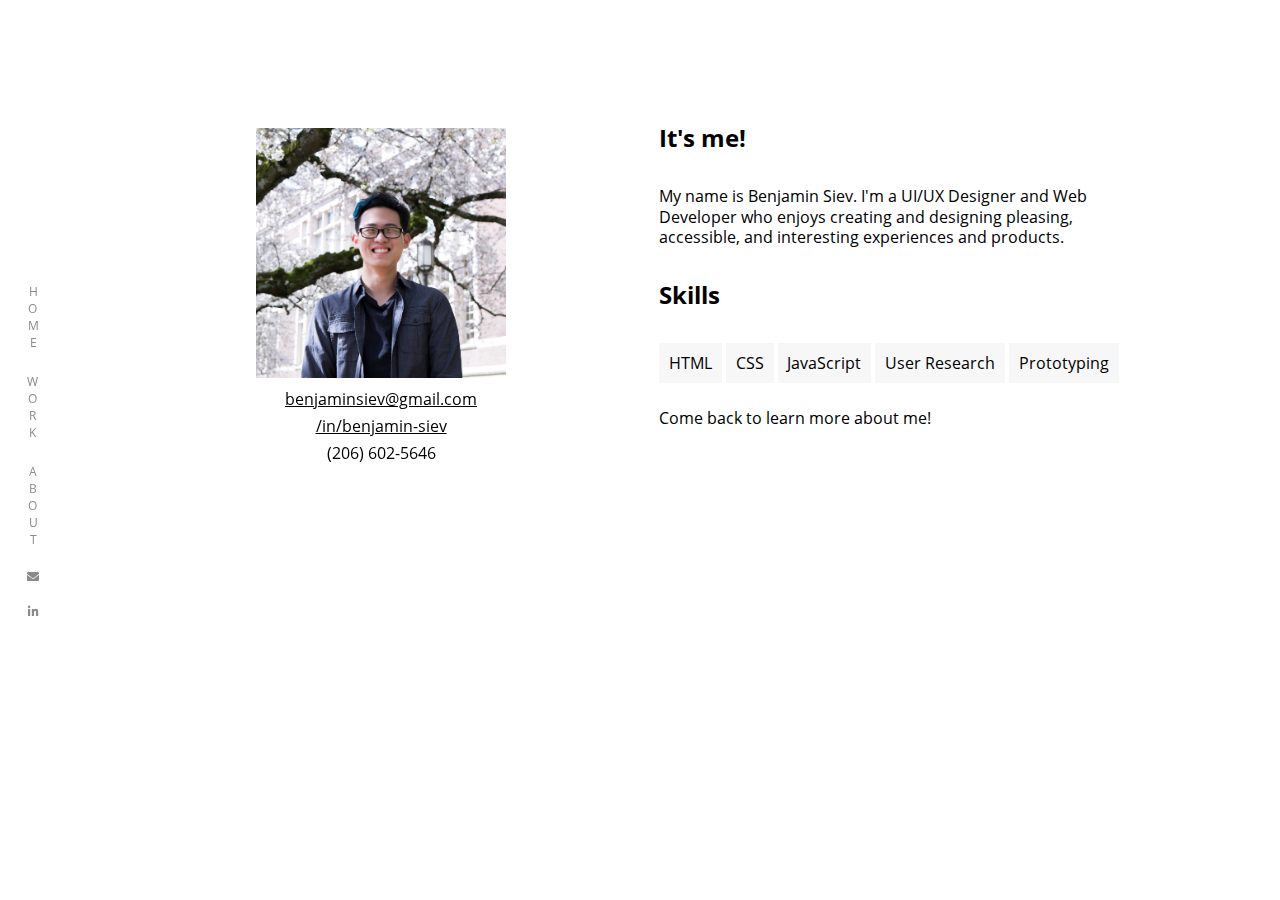
==== commit 34c8675c: "updated links, added more about me" ====
--- a/about.html
+++ b/about.html
@@ -16,8 +16,8 @@
 
             <div>
                 <div>
-                    <a href="#">Home</a>
-                    <a href="#">Work</a>
+                    <a href="http://benjaminsiev.me/">Home</a>
+                    <a href="http://benjaminsiev.me#portfolio">Work</a>
                     <a href="#">About</a>
                     <a href="mailto:benjaminsiev@gmail.com"><i class="fa fa-envelope"></i></a>
                     <a href="https://www.linkedin.com/"><i class="fab fa-linkedin-in"></i></a>
@@ -39,17 +39,17 @@
             </div>
 
             <div class="selfDesc">
-                <h1>Heading</h1>
-                <p>Lorem ipsum dolor sit amet consectetur adipisicing elit. Qui incidunt rerum nemo praesentium iusto in ipsam ducimus natus, esse molestias. Quasi hic provident excepturi. Fugiat eveniet tempora, iusto praesentium, cum repellendus dicta repudiandae ab quae quibusdam quam illum error, recusandae id. Facere asperiores dolorum assumenda et aut recusandae animi officia quibusdam voluptas quidem magnam maiores reprehenderit quisquam sit delectus illum tenetur vero eveniet dolore quaerat laboriosam quis, sapiente ad inventore. Soluta ad rerum pariatur quam recusandae veniam voluptas optio, sequi officia odit autem, velit, perferendis a molestias vel! Quas eaque possimus aspernatur eveniet, temporibus perspiciatis quam esse facere voluptatibus ratione.</p>
+                <h1>It's me!</h1>
+                <p>My name is Benjamin Siev. I'm a UI/UX Designer and Web Developer who enjoys creating and designing pleasing, accessible, and interesting experiences and products.</p>
                 <h1>Skills</h1>
-                <ul>
-                    <li>HTML</li>
-                    <li>CSS</li>
-                    <li>JavaScript</li>
-                    <li>User Research</li>
-                    <li>Prototyping</li>
-                </ul>
-                <p>Lorem ipsum dolor sit amet consectetur adipisicing elit. Earum ullam dolorem quo, labore eligendi illum rem ex itaque at repudiandae pariatur provident! Ipsum mollitia assumenda dolor laborum magnam consequatur blanditiis iusto ex molestiae. Illo, magni? Dolorum omnis quo eaque impedit. Eius velit dolorem omnis illum! Rerum nesciunt ipsa nulla eligendi molestiae expedita, facilis eos repellendus architecto natus ullam sapiente quam culpa voluptate nam sed exercitationem fuga ex suscipit harum. Ab sapiente delectus, laudantium necessitatibus earum rerum, fugiat saepe neque facilis tenetur, veniam sint excepturi repellat minus distinctio. Voluptatibus quidem nihil odit enim debitis ipsa consectetur exercitationem minima quasi. Ipsum, libero.</p>
+                <div class="skills">
+                    <p>HTML</p>
+                    <p>CSS</p>
+                    <p>JavaScript</p>
+                    <p>User Research</p>
+                    <p>Prototyping</p>
+                </div>
+                <p>Come back to learn more about me!</p>
             </div>
         </section>
     </body>
--- a/css/about.css
+++ b/css/about.css
@@ -27,22 +27,22 @@
   margin: 2.5% 0; }
 
 h1 {
-  font-size: 1.75rem; }
+  font-size: 2em; }
 
 h2 {
-  font-size: 1.5rem; }
+  font-size: 1.75em; }
 
 h3 {
-  font-size: 1.25rem; }
+  font-size: 1.5em; }
 
 h4 {
-  font-size: 1rem; }
+  font-size: 1.25em; }
 
 h5 {
-  font-size: 0.75rem; }
+  font-size: 1em; }
 
 h6 {
-  font-size: 0.5rem; }
+  font-size: 0.75em; }
 
 a {
   text-decoration: none;
@@ -91,15 +91,13 @@
         color: #8a8a8a;
         margin: 0; } }
     @media screen and (min-width: 769px) {
-      #nav div a {
-        font-size: 0.5rem; }
-        #nav div a:hover {
-          color: #c4c4c4; } }
+      #nav div a:hover {
+        color: #c4c4c4; } }
   #nav .closeButton {
     position: absolute;
     bottom: 2%;
     left: 5%;
-    font-size: 3rem;
+    font-size: 3em;
     color: #fff; }
     @media screen and (min-width: 426px) {
       #nav .closeButton {
@@ -180,10 +178,10 @@
   .selfDesc {
     margin-left: 45%; } }
 
-li {
-  list-style-type: none;
+.skills p {
   display: inline-block;
-  border: 2px solid #dd33ff;
-  padding: 2%; }
+  background-color: #f7f7f7;
+  padding: 2%;
+  margin-top: 0; }
 
 /*# sourceMappingURL=about.css.map */
